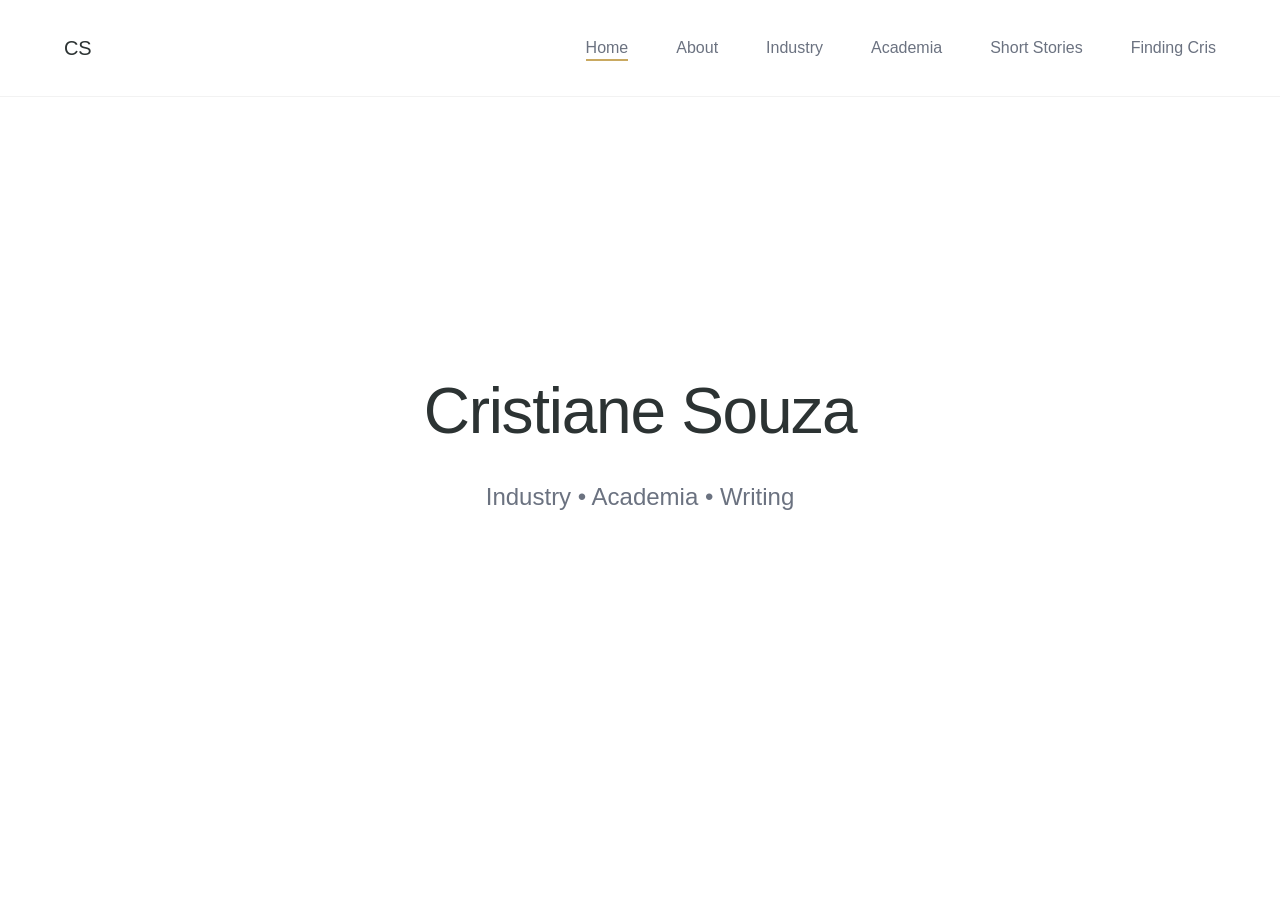
==== index.html @ c1d82038 "1st version clean, no content, structure only" ====
<!DOCTYPE html>
<html lang="en">
<head>
    <meta charset="UTF-8">
    <meta name="viewport" content="width=device-width, initial-scale=1.0">
    <title>Cristiane Souza</title>
    <link rel="stylesheet" href="css/style.css">
</head>
<body>
    <nav>
        <div class="logo">CS</div>
        <ul class="nav-links">
            <li><a href="index.html" class="active">Home</a></li>
            <li><a href="about.html">About</a></li>
            <li><a href="industry.html">Industry</a></li>
            <li><a href="academia.html">Academia</a></li>
            <li><a href="stories.html">Short Stories</a></li>
            <li><a href="contact.html">Finding Cris</a></li>
        </ul>
    </nav>

    <main class="landing">
        <h1>Cristiane Souza</h1>
        <p class="subtitle">Industry • Academia • Writing</p>
    </main>

    <script src="js/main.js"></script>
</body>
</html>
---- css/style.css ----
/* Color Palette */
:root {
  --sage: #8B9D83;
  --teal: #4A7C7E;
  --gray-dark: #2C3333;
  --gray-medium: #6B7280;
  --gray-light: #F3F4F6;
  --gold: #C9A961;
  --white: #FFFFFF;
  
  --transition: all 0.3s cubic-bezier(0.4, 0, 0.2, 1);
}

/* Reset & Base */
* {
  margin: 0;
  padding: 0;
  box-sizing: border-box;
}

body {
  font-family: -apple-system, BlinkMacSystemFont, 'Segoe UI', 'Helvetica Neue', Arial, sans-serif;
  line-height: 1.6;
  color: var(--gray-dark);
  background-color: var(--white);
  overflow-x: hidden;
}

/* Typography */
h1 {
  font-size: 4rem;
  font-weight: 300;
  letter-spacing: -0.02em;
  color: var(--gray-dark);
}

h2 {
  font-size: 2.5rem;
  font-weight: 400;
  letter-spacing: -0.01em;
  margin-bottom: 2rem;
  color: var(--teal);
}

h3 {
  font-size: 1.5rem;
  font-weight: 500;
  color: var(--gray-dark);
  margin-bottom: 1rem;
}

p {
  font-size: 1.125rem;
  color: var(--gray-medium);
  margin-bottom: 1.5rem;
  max-width: 65ch;
}

a {
  color: var(--teal);
  text-decoration: none;
  transition: var(--transition);
}

a:hover {
  color: var(--sage);
}

/* Navigation */
nav {
  position: fixed;
  top: 0;
  left: 0;
  width: 100%;
  padding: 2rem 4rem;
  display: flex;
  justify-content: space-between;
  align-items: center;
  z-index: 1000;
  background: rgba(255, 255, 255, 0.95);
  backdrop-filter: blur(10px);
  border-bottom: 1px solid rgba(0, 0, 0, 0.05);
}

.logo {
  font-size: 1.25rem;
  font-weight: 500;
  color: var(--gray-dark);
  letter-spacing: -0.01em;
}

.nav-links {
  display: flex;
  gap: 3rem;
  list-style: none;
}

.nav-links a {
  font-size: 1rem;
  color: var(--gray-medium);
  font-weight: 400;
  position: relative;
}

.nav-links a::after {
  content: '';
  position: absolute;
  bottom: -5px;
  left: 0;
  width: 0;
  height: 2px;
  background-color: var(--gold);
  transition: var(--transition);
}

.nav-links a:hover::after,
.nav-links a.active::after {
  width: 100%;
}

/* Landing Page */
.landing {
  min-height: 100vh;
  display: flex;
  flex-direction: column;
  justify-content: center;
  align-items: center;
  padding: 2rem;
  position: relative;
}

.landing h1 {
  margin-bottom: 1rem;
  animation: fadeInUp 0.8s ease-out;
}

.landing .subtitle {
  font-size: 1.5rem;
  color: var(--gray-medium);
  font-weight: 300;
  animation: fadeInUp 0.8s ease-out 0.2s backwards;
}

/* Section Pages */
.page-container {
  min-height: 100vh;
  padding: 8rem 4rem 4rem;
  max-width: 1200px;
  margin: 0 auto;
}

.page-header {
  margin-bottom: 4rem;
}

.page-header h1 {
  font-size: 3.5rem;
  margin-bottom: 1rem;
}

.page-header .accent-line {
  width: 80px;
  height: 3px;
  background: linear-gradient(90deg, var(--teal), var(--gold));
  margin-bottom: 2rem;
}

/* Content Cards */
.content-grid {
  display: grid;
  grid-template-columns: repeat(auto-fit, minmax(300px, 1fr));
  gap: 2rem;
  margin-top: 3rem;
}

.card {
  padding: 2rem;
  background: var(--white);
  border: 1px solid var(--gray-light);
  border-radius: 8px;
  transition: var(--transition);
}

.card:hover {
  transform: translateY(-5px);
  box-shadow: 0 10px 30px rgba(0, 0, 0, 0.1);
  border-color: var(--sage);
}

.story-date {
  font-size: 0.9rem;
  color: var(--gray-medium);
  font-style: italic;
  margin-bottom: 0.5rem;
}

/* Contact Links */
.contact-links {
  display: flex;
  flex-direction: column;
  gap: 1.5rem;
  margin-top: 3rem;
}

.contact-link {
  display: flex;
  align-items: center;
  gap: 1rem;
  padding: 1.5rem;
  background: var(--gray-light);
  border-radius: 8px;
  transition: var(--transition);
  font-size: 1.125rem;
}

.contact-link:hover {
  background: var(--sage);
  color: var(--white);
  transform: translateX(10px);
}

.contact-link .icon {
  width: 24px;
  height: 24px;
  font-size: 1.5rem;
}

/* Animations */
@keyframes fadeInUp {
  from {
    opacity: 0;
    transform: translateY(30px);
  }
  to {
    opacity: 1;
    transform: translateY(0);
  }
}

/* Responsive */
@media (max-width: 768px) {
  nav {
    padding: 1.5rem 2rem;
    flex-direction: column;
    gap: 1rem;
  }
  
  .nav-links {
    gap: 1.5rem;
  }
  
  h1 {
    font-size: 2.5rem;
  }
  
  .page-container {
    padding: 6rem 2rem 2rem;
  }
  
  .content-grid {
    grid-template-columns: 1fr;
  }
}
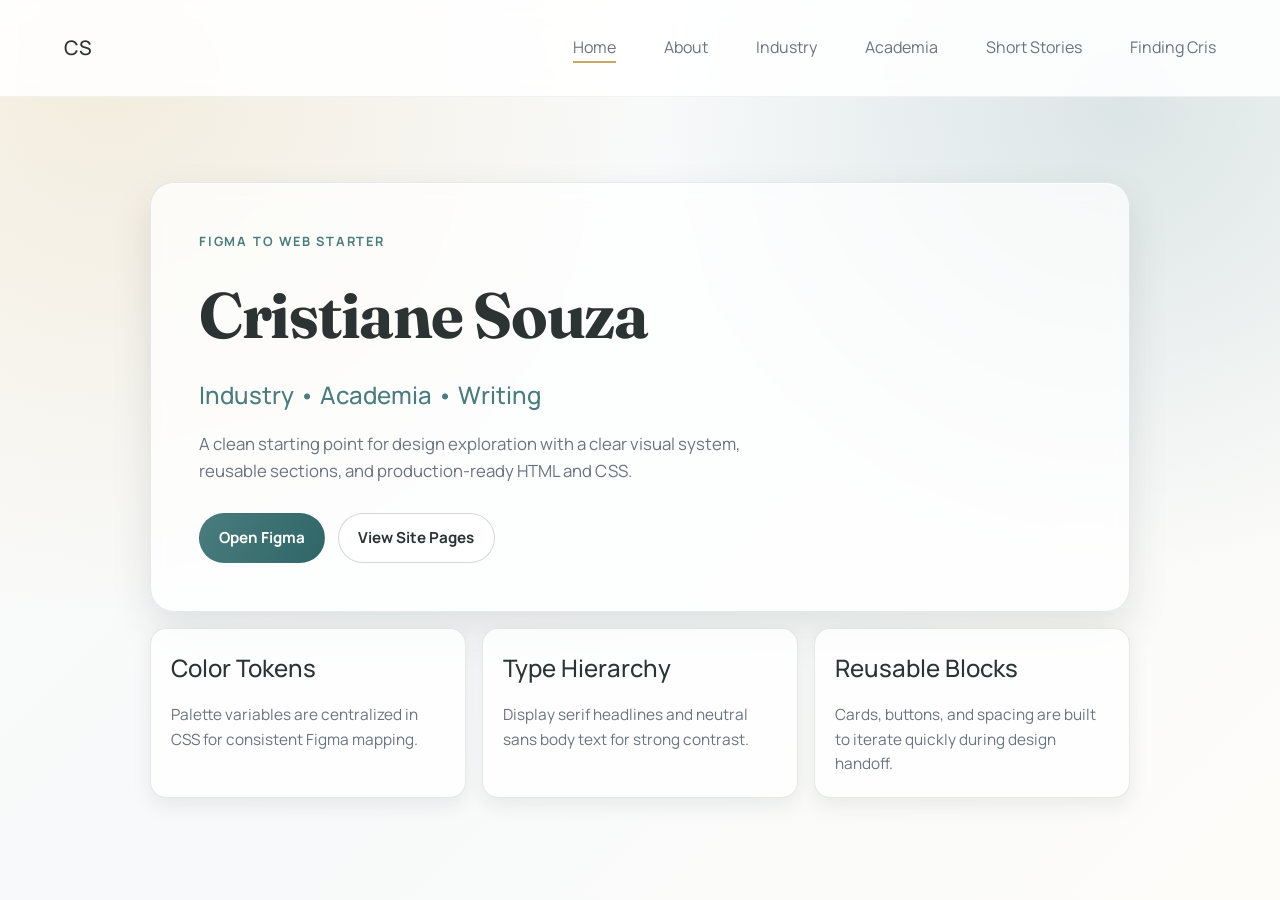
==== commit 1347ec43: "Unify site visual system and add Figma checklist" ====
--- a/index.html
+++ b/index.html
@@ -3,7 +3,10 @@
 <head>
     <meta charset="UTF-8">
     <meta name="viewport" content="width=device-width, initial-scale=1.0">
-    <title>Cristiane Souza</title>
+    <title>Cris Souza</title>
+    <link rel="preconnect" href="https://fonts.googleapis.com">
+    <link rel="preconnect" href="https://fonts.gstatic.com" crossorigin>
+    <link href="https://fonts.googleapis.com/css2?family=Fraunces:opsz,wght@9..144,500;9..144,700&family=Manrope:wght@400;500;700&display=swap" rel="stylesheet">
     <link rel="stylesheet" href="css/style.css">
 </head>
 <body>
@@ -20,8 +23,34 @@
     </nav>
 
     <main class="landing">
-        <h1>Cristiane Souza</h1>
-        <p class="subtitle">Industry • Academia • Writing</p>
+        <section class="hero-panel">
+            <p class="eyebrow">Figma to web starter</p>
+            <h1>Cristiane Souza</h1>
+            <p class="subtitle">Industry • Academia • Writing</p>
+            <p class="hero-copy">
+                A clean starting point for design exploration with a clear visual
+                system, reusable sections, and production-ready HTML and CSS.
+            </p>
+            <div class="action-row">
+                <a class="button primary" href="https://www.figma.com/" target="_blank" rel="noreferrer">Open Figma</a>
+                <a class="button secondary" href="about.html">View Site Pages</a>
+            </div>
+        </section>
+
+        <section class="feature-strip" aria-label="Design foundations">
+            <article class="feature-card">
+                <h3>Color Tokens</h3>
+                <p>Palette variables are centralized in CSS for consistent Figma mapping.</p>
+            </article>
+            <article class="feature-card">
+                <h3>Type Hierarchy</h3>
+                <p>Display serif headlines and neutral sans body text for strong contrast.</p>
+            </article>
+            <article class="feature-card">
+                <h3>Reusable Blocks</h3>
+                <p>Cards, buttons, and spacing are built to iterate quickly during design handoff.</p>
+            </article>
+        </section>
     </main>
 
     <script src="js/main.js"></script>
--- a/css/style.css
+++ b/css/style.css
@@ -19,17 +19,21 @@
 }
 
 body {
-  font-family: -apple-system, BlinkMacSystemFont, 'Segoe UI', 'Helvetica Neue', Arial, sans-serif;
+  font-family: 'Manrope', 'Segoe UI', 'Helvetica Neue', Arial, sans-serif;
   line-height: 1.6;
   color: var(--gray-dark);
-  background-color: var(--white);
+  background:
+    radial-gradient(circle at 8% 8%, rgba(201, 169, 97, 0.18) 0%, transparent 38%),
+    radial-gradient(circle at 88% 12%, rgba(74, 124, 126, 0.16) 0%, transparent 34%),
+    linear-gradient(135deg, #fdfcf9 0%, #f7f9fa 46%, #fdfcf9 100%);
   overflow-x: hidden;
 }
 
 /* Typography */
 h1 {
+  font-family: 'Fraunces', Georgia, serif;
   font-size: 4rem;
-  font-weight: 300;
+  font-weight: 700;
   letter-spacing: -0.02em;
   color: var(--gray-dark);
 }
@@ -77,7 +81,7 @@
   justify-content: space-between;
   align-items: center;
   z-index: 1000;
-  background: rgba(255, 255, 255, 0.95);
+  background: rgba(255, 255, 255, 0.88);
   backdrop-filter: blur(10px);
   border-bottom: 1px solid rgba(0, 0, 0, 0.05);
 }
@@ -125,20 +129,107 @@
   flex-direction: column;
   justify-content: center;
   align-items: center;
-  padding: 2rem;
+  padding: 8rem 2rem 3rem;
   position: relative;
 }
 
+.hero-panel {
+  width: min(980px, 100%);
+  padding: 3rem;
+  border-radius: 24px;
+  border: 1px solid rgba(74, 124, 126, 0.15);
+  background: rgba(255, 255, 255, 0.72);
+  backdrop-filter: blur(10px);
+  box-shadow:
+    0 18px 40px rgba(44, 51, 51, 0.12),
+    inset 0 1px 0 rgba(255, 255, 255, 0.8);
+  animation: fadeInUp 0.8s ease-out;
+}
+
+.eyebrow {
+  text-transform: uppercase;
+  letter-spacing: 0.14em;
+  font-size: 0.8rem;
+  font-weight: 700;
+  color: var(--teal);
+  margin-bottom: 0.8rem;
+}
+
 .landing h1 {
-  margin-bottom: 1rem;
-  animation: fadeInUp 0.8s ease-out;
+  margin-bottom: 0.6rem;
 }
 
 .landing .subtitle {
   font-size: 1.5rem;
-  color: var(--gray-medium);
-  font-weight: 300;
+  color: var(--teal);
+  font-weight: 500;
+  margin-bottom: 1rem;
   animation: fadeInUp 0.8s ease-out 0.2s backwards;
+}
+
+.hero-copy {
+  font-size: 1.05rem;
+  margin-bottom: 1.8rem;
+  max-width: 60ch;
+}
+
+.action-row {
+  display: flex;
+  flex-wrap: wrap;
+  gap: 0.8rem;
+}
+
+.button {
+  display: inline-flex;
+  align-items: center;
+  justify-content: center;
+  border-radius: 999px;
+  padding: 0.72rem 1.2rem;
+  font-size: 0.95rem;
+  font-weight: 700;
+  border: 1px solid transparent;
+}
+
+.button.primary {
+  background: linear-gradient(120deg, var(--teal), #2f6667);
+  color: var(--white);
+}
+
+.button.primary:hover {
+  color: var(--white);
+  transform: translateY(-1px);
+}
+
+.button.secondary {
+  border-color: rgba(44, 51, 51, 0.2);
+  color: var(--gray-dark);
+  background: rgba(255, 255, 255, 0.7);
+}
+
+.button.secondary:hover {
+  transform: translateY(-1px);
+}
+
+.feature-strip {
+  width: min(980px, 100%);
+  margin-top: 1rem;
+  display: grid;
+  grid-template-columns: repeat(3, minmax(0, 1fr));
+  gap: 1rem;
+  animation: fadeInUp 0.8s ease-out 0.3s backwards;
+}
+
+.feature-strip .feature-card {
+  padding: 1.25rem;
+  border-radius: 16px;
+  background: rgba(255, 255, 255, 0.8);
+  border: 1px solid rgba(139, 157, 131, 0.22);
+  box-shadow: 0 8px 20px rgba(44, 51, 51, 0.08);
+}
+
+.feature-strip .feature-card p {
+  font-size: 0.96rem;
+  margin-bottom: 0;
 }
 
 /* Section Pages */
@@ -153,6 +244,17 @@
   margin-bottom: 4rem;
 }
 
+.page-hero-panel {
+  padding: 2.5rem;
+  border-radius: 24px;
+  border: 1px solid rgba(74, 124, 126, 0.15);
+  background: rgba(255, 255, 255, 0.72);
+  backdrop-filter: blur(10px);
+  box-shadow:
+    0 18px 40px rgba(44, 51, 51, 0.1),
+    inset 0 1px 0 rgba(255, 255, 255, 0.8);
+}
+
 .page-header h1 {
   font-size: 3.5rem;
   margin-bottom: 1rem;
@@ -173,6 +275,10 @@
   margin-top: 3rem;
 }
 
+.soft-grid {
+  gap: 1rem;
+}
+
 .card {
   padding: 2rem;
   background: var(--white);
@@ -181,6 +287,25 @@
   transition: var(--transition);
 }
 
+.soft-card {
+  border-radius: 16px;
+  background: rgba(255, 255, 255, 0.8);
+  border-color: rgba(139, 157, 131, 0.22);
+  box-shadow: 0 8px 20px rgba(44, 51, 51, 0.08);
+}
+
+.section-card {
+  margin-top: 1.5rem;
+}
+
+.section-card p {
+  margin-bottom: 0;
+}
+
+.section-block {
+  margin-top: 2.4rem;
+}
+
 .card:hover {
   transform: translateY(-5px);
   box-shadow: 0 10px 30px rgba(0, 0, 0, 0.1);
@@ -196,9 +321,9 @@
 
 /* Contact Links */
 .contact-links {
-  display: flex;
-  flex-direction: column;
-  gap: 1.5rem;
+  display: grid;
+  grid-template-columns: repeat(auto-fit, minmax(260px, 1fr));
+  gap: 1rem;
   margin-top: 3rem;
 }
 
@@ -207,16 +332,19 @@
   align-items: center;
   gap: 1rem;
   padding: 1.5rem;
-  background: var(--gray-light);
-  border-radius: 8px;
+  background: rgba(255, 255, 255, 0.8);
+  border: 1px solid rgba(139, 157, 131, 0.22);
+  border-radius: 14px;
+  box-shadow: 0 8px 20px rgba(44, 51, 51, 0.08);
   transition: var(--transition);
   font-size: 1.125rem;
+  color: var(--gray-dark);
 }
 
 .contact-link:hover {
   background: var(--sage);
   color: var(--white);
-  transform: translateX(10px);
+  transform: translateY(-2px);
 }
 
 .contact-link .icon {
@@ -256,8 +384,24 @@
   .page-container {
     padding: 6rem 2rem 2rem;
   }
+
+  .page-hero-panel {
+    padding: 1.6rem;
+  }
   
   .content-grid {
     grid-template-columns: 1fr;
   }
-}
+
+  .landing {
+    padding-top: 10rem;
+  }
+
+  .hero-panel {
+    padding: 1.6rem;
+  }
+
+  .feature-strip {
+    grid-template-columns: 1fr;
+  }
+}
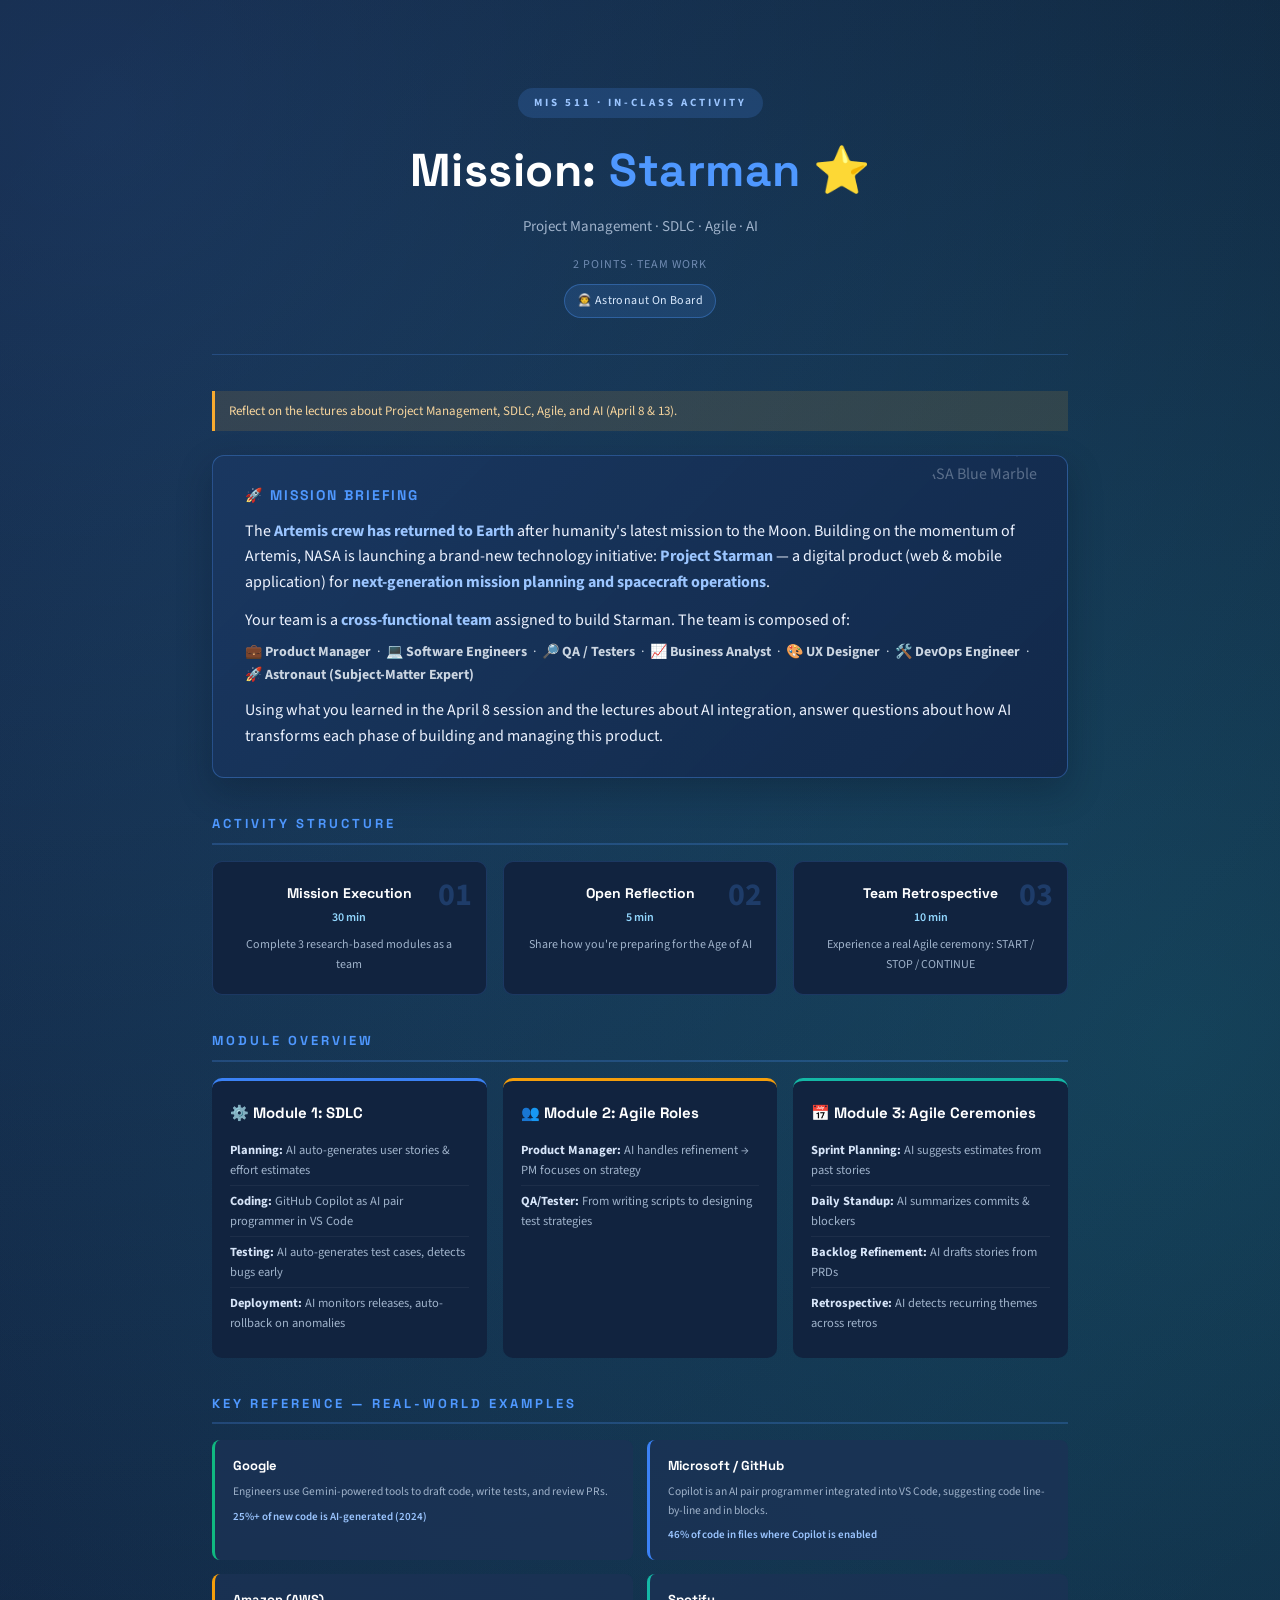
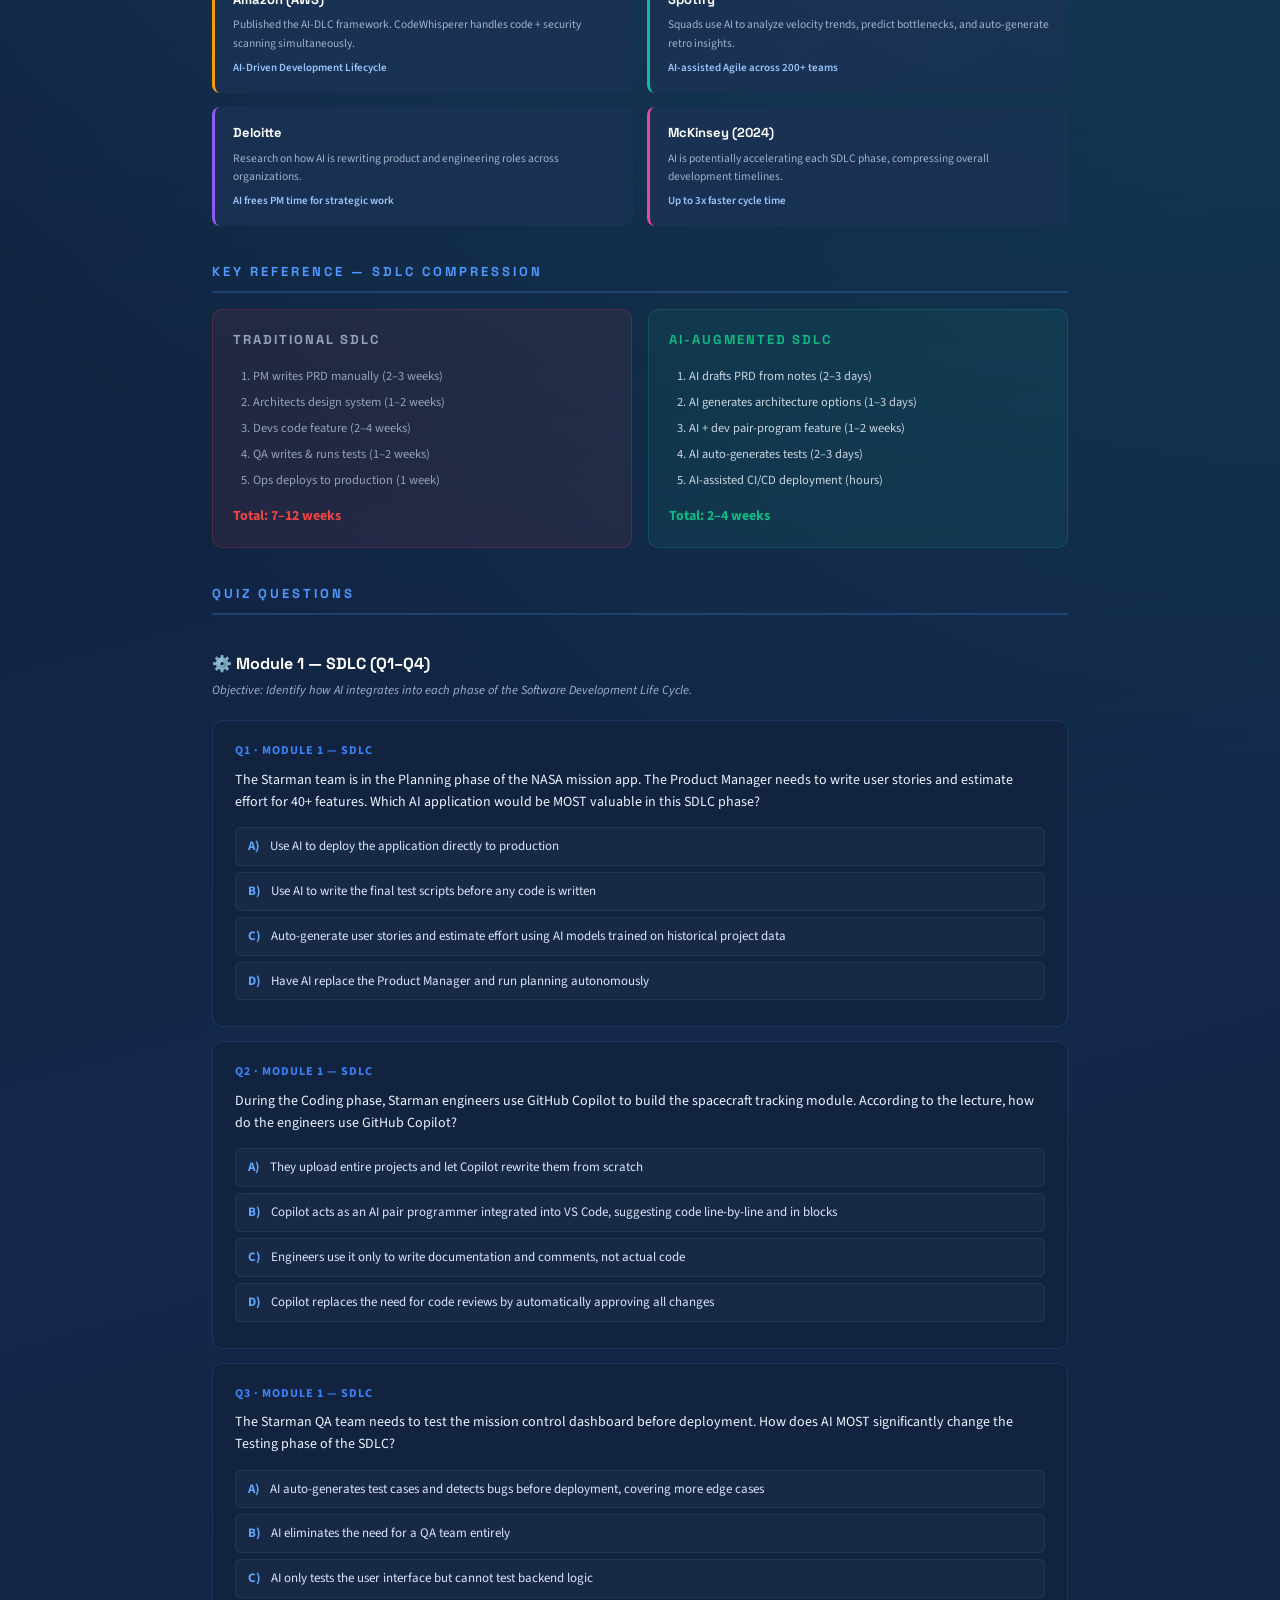
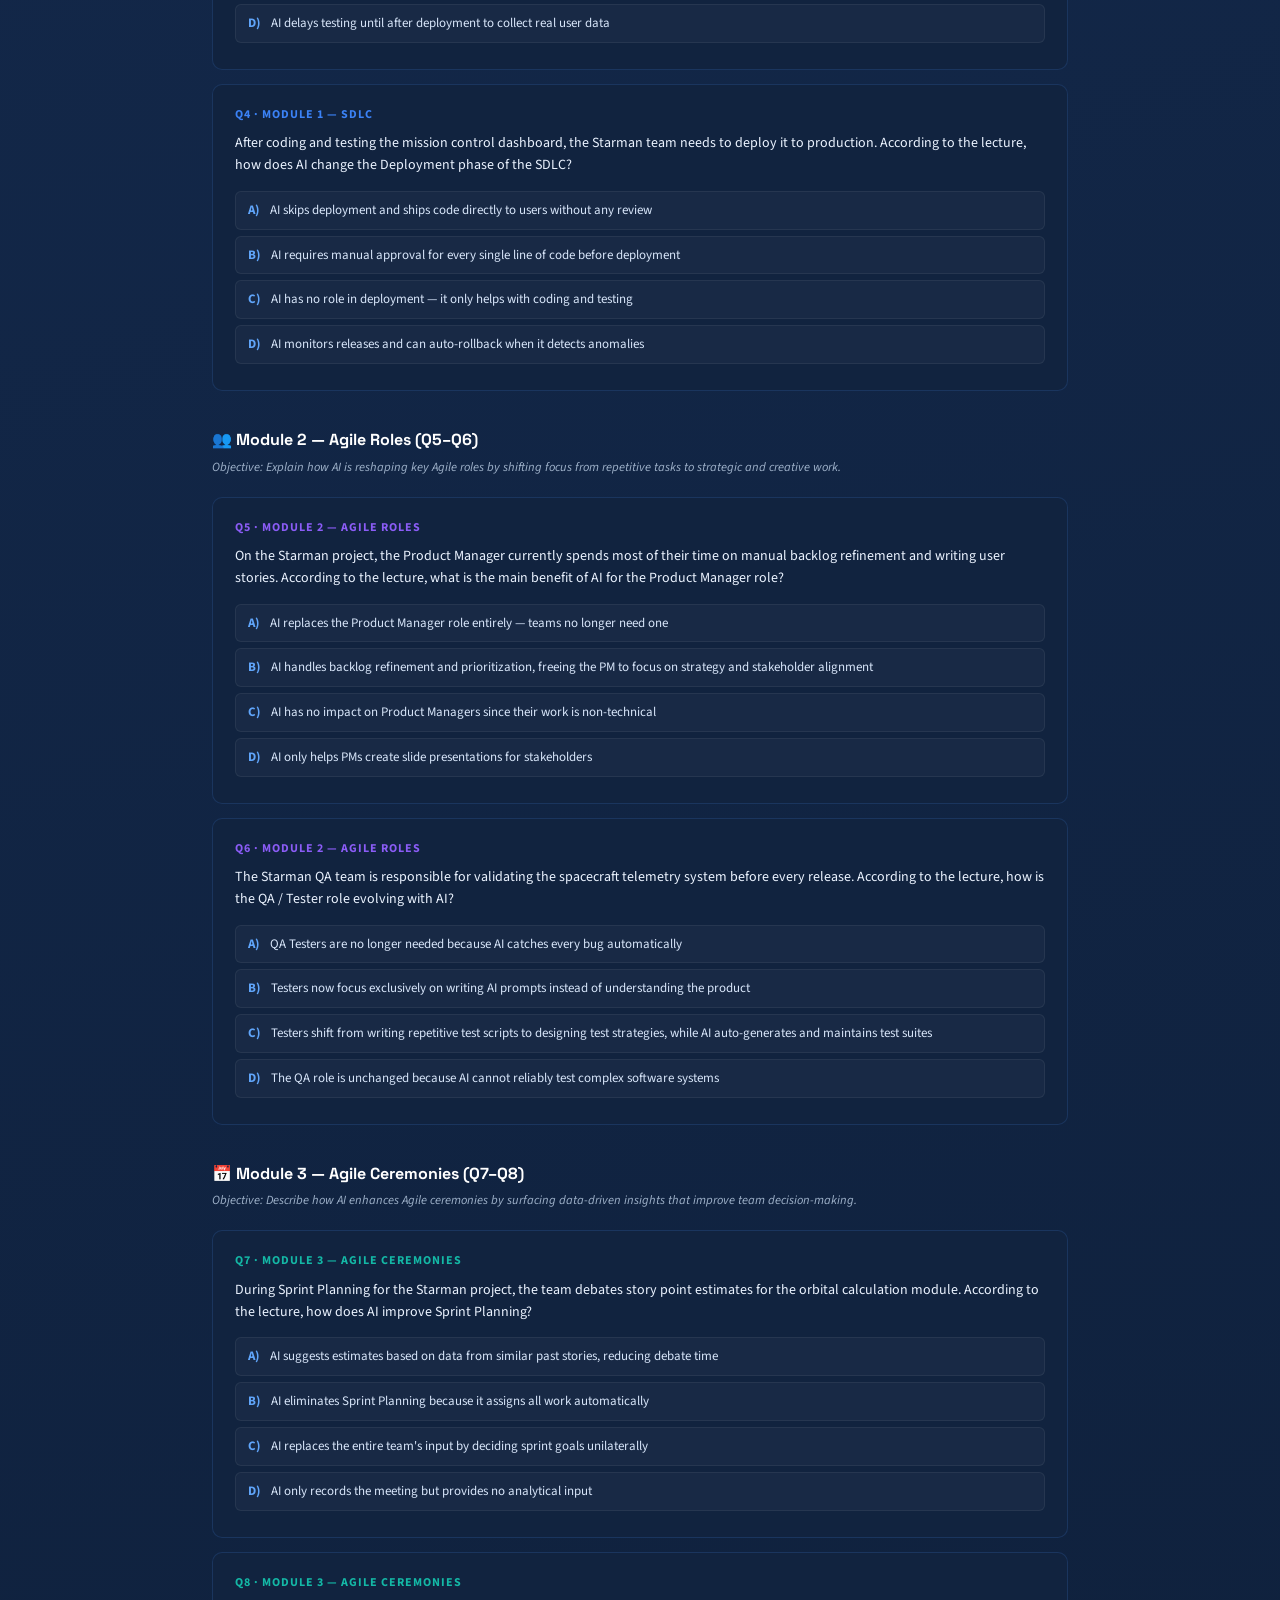
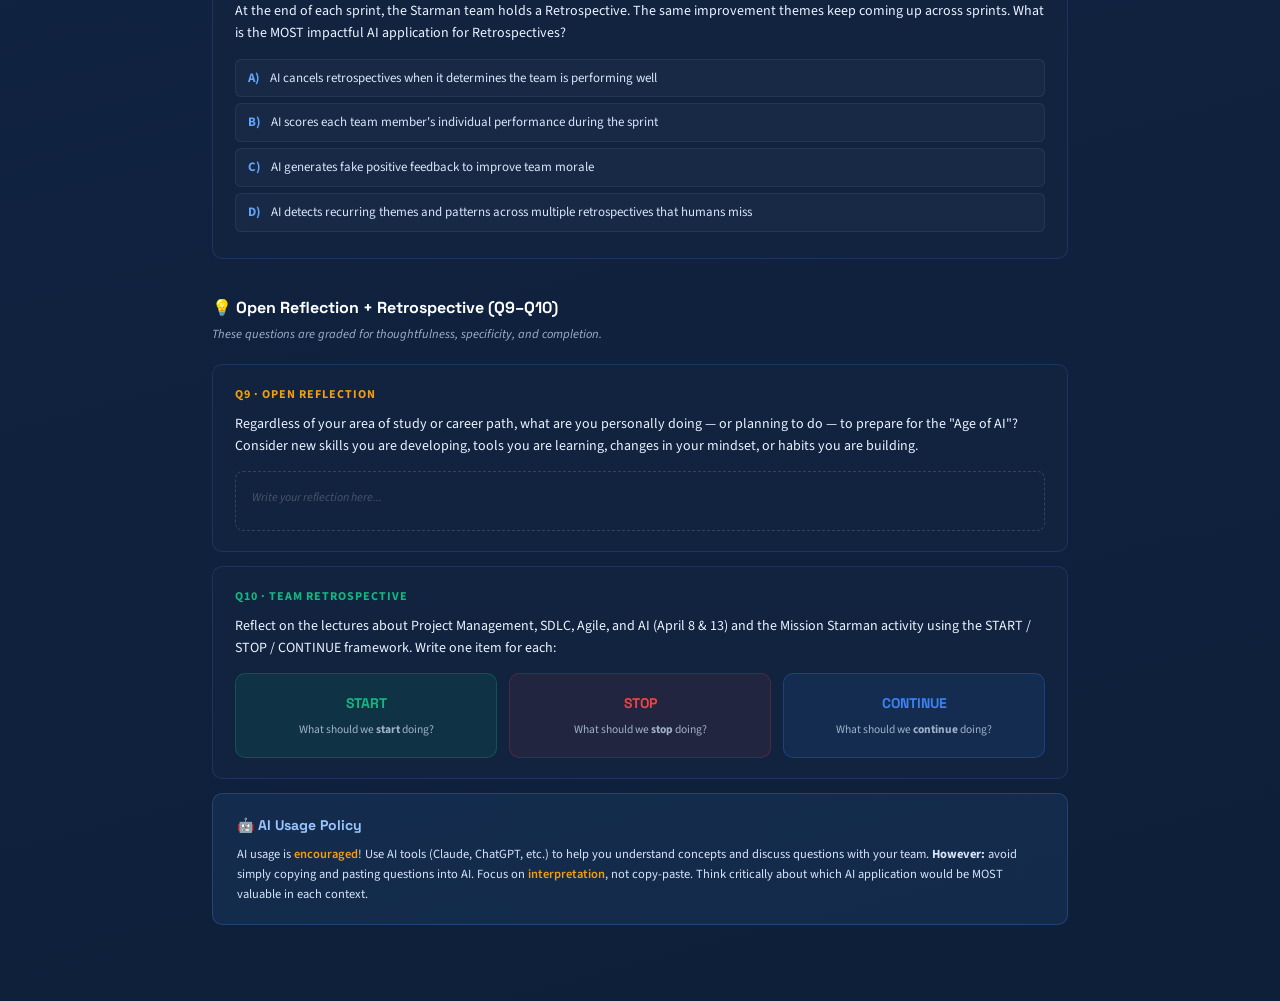
==== commit 15ecd215: "Publish Mission Starman handout" ====
--- a/index.html
+++ b/index.html
@@ -1,58 +1,514 @@
 <!DOCTYPE html>
 <html lang="en">
 <head>
-    <meta charset="UTF-8">
-    <meta name="viewport" content="width=device-width, initial-scale=1.0">
-    <title>Cris Souza</title>
-    <link rel="preconnect" href="https://fonts.googleapis.com">
-    <link rel="preconnect" href="https://fonts.gstatic.com" crossorigin>
-    <link href="https://fonts.googleapis.com/css2?family=Fraunces:opsz,wght@9..144,500;9..144,700&family=Manrope:wght@400;500;700&display=swap" rel="stylesheet">
-    <link rel="stylesheet" href="css/style.css">
+<meta charset="UTF-8">
+<meta name="viewport" content="width=device-width, initial-scale=1.0">
+<title>Mission: Starman — Student Handout</title>
+<style>
+  @import url('https://fonts.googleapis.com/css2?family=Space+Grotesk:wght@500;700&family=Source+Sans+3:wght@400;600;700&display=swap');
+  * { margin: 0; padding: 0; box-sizing: border-box; }
+  :root {
+    --bg-base: #0a1628;
+    --bg-accent: #13284a;
+    --text-main: #dbe6f5;
+    --text-soft: #9fb2ca;
+    --line-blue: rgba(79, 152, 255, 0.24);
+    --brand-blue: #4f98ff;
+    --brand-cyan: #20c7bf;
+    --brand-amber: #f8aa2f;
+    --card-dark: #11233f;
+  }
+  body {
+    font-family: 'Source Sans 3', 'Helvetica Neue', Helvetica, sans-serif;
+    background:
+      radial-gradient(circle at 8% 2%, rgba(79, 152, 255, 0.22) 0%, rgba(79, 152, 255, 0) 32%),
+      radial-gradient(circle at 92% 18%, rgba(32, 199, 191, 0.18) 0%, rgba(32, 199, 191, 0) 30%),
+      linear-gradient(165deg, var(--bg-base) 0%, var(--bg-accent) 45%, #0e1f39 100%);
+    color: var(--text-main);
+    line-height: 1.6;
+    min-height: 100vh;
+  }
+  .page {
+    max-width: 920px;
+    margin: 0 auto;
+    padding: 40px 32px;
+    animation: rise-in 0.9s ease-out both;
+  }
+
+  @keyframes rise-in {
+    from { opacity: 0; transform: translateY(18px); }
+    to { opacity: 1; transform: translateY(0); }
+  }
+
+  @keyframes reveal {
+    from { opacity: 0; transform: translateY(12px); }
+    to { opacity: 1; transform: translateY(0); }
+  }
+
+  /* Header */
+  .header { text-align: center; padding: 48px 0 36px; border-bottom: 1px solid var(--line-blue); margin-bottom: 36px; }
+  .header .tag { display: inline-block; background: rgba(79,152,255,0.18); color: #9bc5ff; font-size: 11px; font-weight: 700; letter-spacing: 3px; text-transform: uppercase; padding: 6px 16px; border-radius: 20px; margin-bottom: 16px; }
+  .header h1 { font-family: 'Space Grotesk', sans-serif; font-size: 46px; font-weight: 700; color: #ffffff; margin-bottom: 8px; letter-spacing: 0.5px; }
+  .header h1 span { color: var(--brand-blue); }
+  .header .subtitle { font-size: 15px; color: var(--text-soft); }
+  .header .meta { margin-top: 16px; font-size: 12px; color: #6f8ab1; letter-spacing: 1px; }
+  .astronaut-badge {
+    display: inline-block;
+    margin: 10px 0 0;
+    padding: 6px 12px;
+    border-radius: 999px;
+    border: 1px solid rgba(79, 152, 255, 0.35);
+    background: rgba(79, 152, 255, 0.14);
+    color: #dcecff;
+    font-size: 12px;
+    letter-spacing: 0.4px;
+  }
+  .intro-note {
+    margin: 0 0 24px;
+    padding: 10px 14px;
+    border-left: 3px solid var(--brand-amber);
+    background: rgba(248, 170, 47, 0.12);
+    color: #f7d59d;
+    font-size: 13px;
+  }
+
+  /* Scenario box */
+  .scenario { background: linear-gradient(135deg, rgba(26, 56, 98, 0.86), rgba(18, 40, 74, 0.95)); border: 1px solid rgba(79,152,255,0.34); border-radius: 12px; padding: 28px 32px; margin-bottom: 36px; box-shadow: 0 14px 34px rgba(7, 18, 33, 0.28); }
+  .scenario h2 { font-family: 'Space Grotesk', sans-serif; font-size: 14px; color: var(--brand-blue); letter-spacing: 2px; text-transform: uppercase; margin-bottom: 12px; }
+  .scenario p { font-size: 16px; color: #edf3ff; }
+  .scenario .highlight { color: #9bc5ff; font-weight: 700; }
+
+  /* Activity structure */
+  .structure { display: flex; gap: 16px; margin-bottom: 36px; }
+  .phase { flex: 1; background: var(--card-dark); border: 1px solid rgba(79,152,255,0.18); border-radius: 10px; padding: 20px; text-align: center; position: relative; animation: reveal 0.55s ease-out both; }
+  .phase:nth-child(2) { animation-delay: 0.08s; }
+  .phase:nth-child(3) { animation-delay: 0.16s; }
+  .phase .num { font-size: 32px; font-weight: 700; color: rgba(79,152,255,0.22); position: absolute; top: 8px; right: 14px; }
+  .phase h3 { font-family: 'Space Grotesk', sans-serif; font-size: 14px; font-weight: 700; color: #ffffff; margin-bottom: 4px; }
+  .phase .time { font-size: 12px; color: #93d8ff; font-weight: 600; }
+  .phase .desc { font-size: 12px; color: var(--text-soft); margin-top: 8px; }
+
+  /* Section title */
+  .section-title { font-family: 'Space Grotesk', sans-serif; font-size: 13px; font-weight: 700; letter-spacing: 3px; text-transform: uppercase; color: var(--brand-blue); margin-bottom: 16px; padding-bottom: 8px; border-bottom: 2px solid var(--line-blue); }
+
+  /* Module grid */
+  .modules { display: flex; gap: 16px; margin-bottom: 36px; }
+  .module { flex: 1; background: var(--card-dark); border-radius: 10px; padding: 20px 18px; border-top: 3px solid; }
+  .module.m1 { border-color: #3B82F6; }
+  .module.m2 { border-color: #F59E0B; }
+  .module.m3 { border-color: #14B8A6; }
+  .module h3 { font-family: 'Space Grotesk', sans-serif; font-size: 15px; font-weight: 700; color: #FFFFFF; margin-bottom: 10px; }
+  .module ul { list-style: none; padding: 0; }
+  .module ul li { font-size: 12.5px; color: var(--text-soft); padding: 5px 0; border-bottom: 1px solid rgba(255,255,255,0.05); }
+  .module ul li:last-child { border: none; }
+  .module ul li strong { color: #d7e5f9; }
+
+  /* Reference cards */
+  .ref-grid { display: grid; grid-template-columns: 1fr 1fr; gap: 14px; margin-bottom: 36px; }
+  .ref-card { background: rgba(28, 50, 85, 0.78); border-radius: 8px; padding: 16px 18px; border-left: 3px solid; }
+  .ref-card.blue { border-color: #3B82F6; }
+  .ref-card.green { border-color: #10B981; }
+  .ref-card.purple { border-color: #8B5CF6; }
+  .ref-card.orange { border-color: #F59E0B; }
+  .ref-card.teal { border-color: #14B8A6; }
+  .ref-card.pink { border-color: #EC4899; }
+  .ref-card h4 { font-family: 'Space Grotesk', sans-serif; font-size: 13px; font-weight: 700; color: #FFFFFF; margin-bottom: 6px; }
+  .ref-card p { font-size: 11.5px; color: var(--text-soft); }
+  .ref-card .stat { font-size: 11px; color: #9bc5ff; font-weight: 600; margin-top: 6px; }
+
+  /* Before/After */
+  .comparison { display: flex; gap: 16px; margin-bottom: 36px; }
+  .comp-col { flex: 1; border-radius: 10px; padding: 20px; }
+  .comp-col.before { background: rgba(239,68,68,0.08); border: 1px solid rgba(239,68,68,0.2); }
+  .comp-col.after { background: rgba(16,185,129,0.08); border: 1px solid rgba(16,185,129,0.2); }
+  .comp-col h3 { font-family: 'Space Grotesk', sans-serif; font-size: 13px; letter-spacing: 2px; text-transform: uppercase; margin-bottom: 12px; }
+  .comp-col.before h3 { color: #94A3B8; }
+  .comp-col.after h3 { color: #10B981; }
+  .comp-col ol { padding-left: 20px; }
+  .comp-col ol li { font-size: 12.5px; padding: 3px 0; }
+  .comp-col.before ol li { color: #94A3B8; }
+  .comp-col.after ol li { color: #CBD5E1; }
+  .comp-col .total { margin-top: 12px; font-size: 14px; font-weight: 700; }
+  .comp-col.before .total { color: #EF4444; }
+  .comp-col.after .total { color: #10B981; }
+
+  /* Open + Retro section */
+  .open-section { background: linear-gradient(135deg, #162742, #1C3255); border: 1px dashed rgba(245,158,11,0.3); border-radius: 10px; padding: 24px; margin-bottom: 36px; }
+  .open-section h3 { font-family: 'Space Grotesk', sans-serif; font-size: 14px; color: #F59E0B; margin-bottom: 10px; }
+  .open-section p { font-size: 13px; color: #d7e5f9; margin-bottom: 8px; }
+
+  .retro-grid { display: flex; gap: 12px; margin-bottom: 36px; }
+  .retro-col { flex: 1; border-radius: 10px; padding: 18px; text-align: center; }
+  .retro-col.start { background: rgba(16,185,129,0.1); border: 1px solid rgba(16,185,129,0.25); }
+  .retro-col.stop { background: rgba(239,68,68,0.08); border: 1px solid rgba(239,68,68,0.2); }
+  .retro-col.continue { background: rgba(59,130,246,0.1); border: 1px solid rgba(59,130,246,0.25); }
+  .retro-col h4 { font-family: 'Space Grotesk', sans-serif; font-size: 14px; font-weight: 700; margin-bottom: 6px; }
+  .retro-col.start h4 { color: #10B981; }
+  .retro-col.stop h4 { color: #EF4444; }
+  .retro-col.continue h4 { color: #3B82F6; }
+  .retro-col p { font-size: 11.5px; color: var(--text-soft); }
+
+  /* Questions */
+  .q-module-header { margin-top: 36px; margin-bottom: 20px; }
+  .q-module-header h3 { font-family: 'Space Grotesk', sans-serif; font-size: 16px; font-weight: 700; color: #FFFFFF; margin-bottom: 4px; }
+  .q-module-header .objective { font-size: 12.5px; color: var(--text-soft); font-style: italic; }
+  .question { background: var(--card-dark); border: 1px solid rgba(79,152,255,0.16); border-radius: 10px; padding: 20px 22px; margin-bottom: 14px; }
+  .question .q-num { font-size: 12px; font-weight: 700; color: #3B82F6; letter-spacing: 1px; margin-bottom: 8px; }
+  .question .q-num.m2 { color: #8B5CF6; }
+  .question .q-num.m3 { color: #14B8A6; }
+  .question .q-num.open { color: #F59E0B; }
+  .question .q-num.retro { color: #10B981; }
+  .question .q-text { font-size: 14px; color: #ebf3ff; margin-bottom: 14px; }
+  .question .options { list-style: none; padding: 0; }
+  .question .options li { font-size: 13px; color: #d7e5f9; padding: 8px 12px; margin-bottom: 6px; background: rgba(255,255,255,0.03); border: 1px solid rgba(255,255,255,0.06); border-radius: 6px; }
+  .question .options li .letter { font-weight: 700; color: #60A5FA; margin-right: 8px; }
+  .question .essay-space { border: 1px dashed rgba(255,255,255,0.15); border-radius: 8px; padding: 16px; min-height: 60px; font-size: 12px; color: #475569; font-style: italic; }
+
+  /* AI policy */
+  .ai-policy { background: rgba(79,152,255,0.09); border: 1px solid rgba(79,152,255,0.24); border-radius: 10px; padding: 20px 24px; margin-bottom: 36px; }
+  .ai-policy h3 { font-family: 'Space Grotesk', sans-serif; font-size: 14px; color: #9bc5ff; margin-bottom: 8px; }
+  .ai-policy p { font-size: 12.5px; color: #d7e5f9; }
+  .ai-policy .emphasis { color: #F59E0B; font-weight: 600; }
+
+  /* Footer */
+  .footer { text-align: center; padding-top: 24px; border-top: 1px solid var(--line-blue); }
+  .footer p { font-size: 11px; color: #475569; }
+
+  @media (max-width: 860px) {
+    .page { padding: 28px 18px; }
+    .header { padding-top: 28px; }
+    .header h1 { font-size: 36px; }
+    .structure,
+    .modules,
+    .comparison,
+    .retro-grid { flex-direction: column; }
+    .ref-grid { grid-template-columns: 1fr; }
+  }
+
+  @media (max-width: 520px) {
+    .header .meta { letter-spacing: 0.2px; line-height: 1.5; }
+    .scenario,
+    .question,
+    .open-section,
+    .ai-policy { padding: 16px; }
+    .question .options li { padding: 9px 10px; }
+  }
+
+  @media print {
+    @page { size: letter portrait; margin: 0.55in; }
+    body { background: white; color: #1E293B; }
+    .page { padding: 20px; }
+    .header h1 { color: #1E293B; }
+    .header h1 span { color: #2563EB; }
+    .scenario, .module, .phase, .ref-card, .ai-policy, .open-section { border: 1px solid #E2E8F0; }
+    .comp-col.before, .comp-col.after { border: 1px solid #E2E8F0; }
+    .module-page { break-before: page; page-break-before: always; }
+    .module-page.first { break-before: auto; page-break-before: auto; }
+    .question { break-inside: avoid; page-break-inside: avoid; margin-bottom: 10px; }
+    .q-module-header { margin-top: 0; margin-bottom: 10px; }
+  }
+</style>
 </head>
 <body>
-    <nav>
-        <div class="logo">CS</div>
-        <ul class="nav-links">
-            <li><a href="index.html" class="active">Home</a></li>
-            <li><a href="about.html">About</a></li>
-            <li><a href="industry.html">Industry</a></li>
-            <li><a href="academia.html">Academia</a></li>
-            <li><a href="stories.html">Short Stories</a></li>
-            <li><a href="contact.html">Finding Cris</a></li>
-        </ul>
-    </nav>
-
-    <main class="landing">
-        <section class="hero-panel">
-            <p class="eyebrow">Figma to web starter</p>
-            <h1>Cristiane Souza</h1>
-            <p class="subtitle">Industry • Academia • Writing</p>
-            <p class="hero-copy">
-                A clean starting point for design exploration with a clear visual
-                system, reusable sections, and production-ready HTML and CSS.
-            </p>
-            <div class="action-row">
-                <a class="button primary" href="https://www.figma.com/" target="_blank" rel="noreferrer">Open Figma</a>
-                <a class="button secondary" href="about.html">View Site Pages</a>
-            </div>
-        </section>
-
-        <section class="feature-strip" aria-label="Design foundations">
-            <article class="feature-card">
-                <h3>Color Tokens</h3>
-                <p>Palette variables are centralized in CSS for consistent Figma mapping.</p>
-            </article>
-            <article class="feature-card">
-                <h3>Type Hierarchy</h3>
-                <p>Display serif headlines and neutral sans body text for strong contrast.</p>
-            </article>
-            <article class="feature-card">
-                <h3>Reusable Blocks</h3>
-                <p>Cards, buttons, and spacing are built to iterate quickly during design handoff.</p>
-            </article>
-        </section>
-    </main>
-
-    <script src="js/main.js"></script>
+<div class="page">
+
+  <div class="header">
+    <div class="tag">MIS 511 · In-Class Activity</div>
+    <h1>Mission: <span>Starman</span> &#11088;</h1>
+    <div class="subtitle">Project Management &middot; SDLC &middot; Agile &middot; AI</div>
+    <div class="meta">2 POINTS &middot; TEAM WORK</div>
+    <div class="astronaut-badge">&#128104;&#8205;&#128640; Astronaut On Board</div>
+  </div>
+
+  <div class="intro-note">Reflect on the lectures about Project Management, SDLC, Agile, and AI (April 8 &amp; 13).</div>
+
+  <!-- Scenario -->
+  <div class="scenario" style="position: relative; overflow: hidden;">
+    <img src="https://upload.wikimedia.org/wikipedia/commons/9/97/The_Earth_seen_from_Apollo_17.jpg" alt="Earth from space — NASA Blue Marble" style="position: absolute; top: -20px; right: -30px; width: 180px; height: 180px; border-radius: 50%; opacity: 0.35; pointer-events: none;" />
+    <h2>&#128640; Mission Briefing</h2>
+    <p>The <span class="highlight">Artemis crew has returned to Earth</span> after humanity's latest mission to the Moon. Building on the momentum of Artemis, NASA is launching a brand-new technology initiative: <span class="highlight">Project Starman</span> — a digital product (web &amp; mobile application) for <span class="highlight">next-generation mission planning and spacecraft operations</span>.</p>
+    <p style="margin-top: 12px;">Your team is a <span class="highlight">cross-functional team</span> assigned to build Starman. The team is composed of:</p>
+    <p style="margin-top: 8px; font-size: 14px; color: #CBD5E1;">
+      &#128188; <strong>Product Manager</strong> &nbsp;&middot;&nbsp;
+      &#128187; <strong>Software Engineers</strong> &nbsp;&middot;&nbsp;
+      &#128270; <strong>QA / Testers</strong> &nbsp;&middot;&nbsp;
+      &#128200; <strong>Business Analyst</strong> &nbsp;&middot;&nbsp;
+      &#127912; <strong>UX Designer</strong> &nbsp;&middot;&nbsp;
+      &#128736;&#65039; <strong>DevOps Engineer</strong> &nbsp;&middot;&nbsp;
+      &#128640; <strong>Astronaut (Subject-Matter Expert)</strong>
+    </p>
+    <p style="margin-top: 12px;">Using what you learned in the April 8 session and the lectures about AI integration, answer questions about how AI transforms each phase of building and managing this product.</p>
+  </div>
+
+  <!-- Activity Structure -->
+  <div class="section-title">Activity Structure</div>
+  <div class="structure">
+    <div class="phase">
+      <div class="num">01</div>
+      <h3>Mission Execution</h3>
+      <div class="time">30 min</div>
+      <div class="desc">Complete 3 research-based modules as a team</div>
+    </div>
+    <div class="phase">
+      <div class="num">02</div>
+      <h3>Open Reflection</h3>
+      <div class="time">5 min</div>
+      <div class="desc">Share how you're preparing for the Age of AI</div>
+    </div>
+    <div class="phase">
+      <div class="num">03</div>
+      <h3>Team Retrospective</h3>
+      <div class="time">10 min</div>
+      <div class="desc">Experience a real Agile ceremony: START / STOP / CONTINUE</div>
+    </div>
+  </div>
+
+  <!-- Three Modules -->
+  <div class="section-title">Module Overview</div>
+  <div class="modules">
+    <div class="module m1">
+      <h3>&#9881;&#65039; Module 1: SDLC</h3>
+      <ul>
+        <li><strong>Planning:</strong> AI auto-generates user stories &amp; effort estimates</li>
+        <li><strong>Coding:</strong> GitHub Copilot as AI pair programmer in VS Code</li>
+        <li><strong>Testing:</strong> AI auto-generates test cases, detects bugs early</li>
+        <li><strong>Deployment:</strong> AI monitors releases, auto-rollback on anomalies</li>
+      </ul>
+    </div>
+    <div class="module m2">
+      <h3>&#128101; Module 2: Agile Roles</h3>
+      <ul>
+        <li><strong>Product Manager:</strong> AI handles refinement → PM focuses on strategy</li>
+        <li><strong>QA/Tester:</strong> From writing scripts to designing test strategies</li>
+      </ul>
+    </div>
+    <div class="module m3">
+      <h3>&#128197; Module 3: Agile Ceremonies</h3>
+      <ul>
+        <li><strong>Sprint Planning:</strong> AI suggests estimates from past stories</li>
+        <li><strong>Daily Standup:</strong> AI summarizes commits &amp; blockers</li>
+        <li><strong>Backlog Refinement:</strong> AI drafts stories from PRDs</li>
+        <li><strong>Retrospective:</strong> AI detects recurring themes across retros</li>
+      </ul>
+    </div>
+  </div>
+
+  <!-- Key Reference: Real-World Examples -->
+  <div class="section-title">Key Reference — Real-World Examples</div>
+  <div class="ref-grid">
+    <div class="ref-card green">
+      <h4>Google</h4>
+      <p>Engineers use Gemini-powered tools to draft code, write tests, and review PRs.</p>
+      <div class="stat">25%+ of new code is AI-generated (2024)</div>
+    </div>
+    <div class="ref-card blue">
+      <h4>Microsoft / GitHub</h4>
+      <p>Copilot is an AI pair programmer integrated into VS Code, suggesting code line-by-line and in blocks.</p>
+      <div class="stat">46% of code in files where Copilot is enabled</div>
+    </div>
+    <div class="ref-card orange">
+      <h4>Amazon (AWS)</h4>
+      <p>Published the AI-DLC framework. CodeWhisperer handles code + security scanning simultaneously.</p>
+      <div class="stat">AI-Driven Development Lifecycle</div>
+    </div>
+    <div class="ref-card teal">
+      <h4>Spotify</h4>
+      <p>Squads use AI to analyze velocity trends, predict bottlenecks, and auto-generate retro insights.</p>
+      <div class="stat">AI-assisted Agile across 200+ teams</div>
+    </div>
+    <div class="ref-card purple">
+      <h4>Deloitte</h4>
+      <p>Research on how AI is rewriting product and engineering roles across organizations.</p>
+      <div class="stat">AI frees PM time for strategic work</div>
+    </div>
+    <div class="ref-card pink">
+      <h4>McKinsey (2024)</h4>
+      <p>AI is potentially accelerating each SDLC phase, compressing overall development timelines.</p>
+      <div class="stat">Up to 3x faster cycle time</div>
+    </div>
+  </div>
+
+  <!-- Before & After -->
+  <div class="section-title">Key Reference — SDLC Compression</div>
+  <div class="comparison">
+    <div class="comp-col before">
+      <h3>Traditional SDLC</h3>
+      <ol>
+        <li>PM writes PRD manually (2–3 weeks)</li>
+        <li>Architects design system (1–2 weeks)</li>
+        <li>Devs code feature (2–4 weeks)</li>
+        <li>QA writes &amp; runs tests (1–2 weeks)</li>
+        <li>Ops deploys to production (1 week)</li>
+      </ol>
+      <div class="total">Total: 7–12 weeks</div>
+    </div>
+    <div class="comp-col after">
+      <h3>AI-Augmented SDLC</h3>
+      <ol>
+        <li>AI drafts PRD from notes (2–3 days)</li>
+        <li>AI generates architecture options (1–3 days)</li>
+        <li>AI + dev pair-program feature (1–2 weeks)</li>
+        <li>AI auto-generates tests (2–3 days)</li>
+        <li>AI-assisted CI/CD deployment (hours)</li>
+      </ol>
+      <div class="total">Total: 2–4 weeks</div>
+    </div>
+  </div>
+
+  <!-- ========== QUIZ QUESTIONS ========== -->
+  <div class="section-title">Quiz Questions</div>
+
+  <!-- MODULE 1 — SDLC -->
+  <div class="module-page first">
+  <div class="q-module-header">
+    <h3>&#9881;&#65039; Module 1 — SDLC (Q1–Q4)</h3>
+    <div class="objective">Objective: Identify how AI integrates into each phase of the Software Development Life Cycle.</div>
+  </div>
+
+  <div class="question">
+    <div class="q-num">Q1 · MODULE 1 — SDLC</div>
+    <div class="q-text">The Starman team is in the Planning phase of the NASA mission app. The Product Manager needs to write user stories and estimate effort for 40+ features. Which AI application would be MOST valuable in this SDLC phase?</div>
+    <ul class="options">
+      <li><span class="letter">A)</span> Use AI to deploy the application directly to production</li>
+      <li><span class="letter">B)</span> Use AI to write the final test scripts before any code is written</li>
+      <li><span class="letter">C)</span> Auto-generate user stories and estimate effort using AI models trained on historical project data</li>
+      <li><span class="letter">D)</span> Have AI replace the Product Manager and run planning autonomously</li>
+    </ul>
+  </div>
+
+  <div class="question">
+    <div class="q-num">Q2 · MODULE 1 — SDLC</div>
+    <div class="q-text">During the Coding phase, Starman engineers use GitHub Copilot to build the spacecraft tracking module. According to the lecture, how do the engineers use GitHub Copilot?</div>
+    <ul class="options">
+      <li><span class="letter">A)</span> They upload entire projects and let Copilot rewrite them from scratch</li>
+      <li><span class="letter">B)</span> Copilot acts as an AI pair programmer integrated into VS Code, suggesting code line-by-line and in blocks</li>
+      <li><span class="letter">C)</span> Engineers use it only to write documentation and comments, not actual code</li>
+      <li><span class="letter">D)</span> Copilot replaces the need for code reviews by automatically approving all changes</li>
+    </ul>
+  </div>
+
+  <div class="question">
+    <div class="q-num">Q3 · MODULE 1 — SDLC</div>
+    <div class="q-text">The Starman QA team needs to test the mission control dashboard before deployment. How does AI MOST significantly change the Testing phase of the SDLC?</div>
+    <ul class="options">
+      <li><span class="letter">A)</span> AI auto-generates test cases and detects bugs before deployment, covering more edge cases</li>
+      <li><span class="letter">B)</span> AI eliminates the need for a QA team entirely</li>
+      <li><span class="letter">C)</span> AI only tests the user interface but cannot test backend logic</li>
+      <li><span class="letter">D)</span> AI delays testing until after deployment to collect real user data</li>
+    </ul>
+  </div>
+
+  <div class="question">
+    <div class="q-num">Q4 · MODULE 1 — SDLC</div>
+    <div class="q-text">After coding and testing the mission control dashboard, the Starman team needs to deploy it to production. According to the lecture, how does AI change the Deployment phase of the SDLC?</div>
+    <ul class="options">
+      <li><span class="letter">A)</span> AI skips deployment and ships code directly to users without any review</li>
+      <li><span class="letter">B)</span> AI requires manual approval for every single line of code before deployment</li>
+      <li><span class="letter">C)</span> AI has no role in deployment — it only helps with coding and testing</li>
+      <li><span class="letter">D)</span> AI monitors releases and can auto-rollback when it detects anomalies</li>
+    </ul>
+  </div>
+  </div>
+
+  <!-- MODULE 2 — AGILE ROLES -->
+  <div class="module-page">
+  <div class="q-module-header">
+    <h3>&#128101; Module 2 — Agile Roles (Q5–Q6)</h3>
+    <div class="objective">Objective: Explain how AI is reshaping key Agile roles by shifting focus from repetitive tasks to strategic and creative work.</div>
+  </div>
+
+  <div class="question">
+    <div class="q-num m2">Q5 · MODULE 2 — AGILE ROLES</div>
+    <div class="q-text">On the Starman project, the Product Manager currently spends most of their time on manual backlog refinement and writing user stories. According to the lecture, what is the main benefit of AI for the Product Manager role?</div>
+    <ul class="options">
+      <li><span class="letter">A)</span> AI replaces the Product Manager role entirely — teams no longer need one</li>
+      <li><span class="letter">B)</span> AI handles backlog refinement and prioritization, freeing the PM to focus on strategy and stakeholder alignment</li>
+      <li><span class="letter">C)</span> AI has no impact on Product Managers since their work is non-technical</li>
+      <li><span class="letter">D)</span> AI only helps PMs create slide presentations for stakeholders</li>
+    </ul>
+  </div>
+
+  <div class="question">
+    <div class="q-num m2">Q6 · MODULE 2 — AGILE ROLES</div>
+    <div class="q-text">The Starman QA team is responsible for validating the spacecraft telemetry system before every release. According to the lecture, how is the QA / Tester role evolving with AI?</div>
+    <ul class="options">
+      <li><span class="letter">A)</span> QA Testers are no longer needed because AI catches every bug automatically</li>
+      <li><span class="letter">B)</span> Testers now focus exclusively on writing AI prompts instead of understanding the product</li>
+      <li><span class="letter">C)</span> Testers shift from writing repetitive test scripts to designing test strategies, while AI auto-generates and maintains test suites</li>
+      <li><span class="letter">D)</span> The QA role is unchanged because AI cannot reliably test complex software systems</li>
+    </ul>
+  </div>
+  </div>
+
+  <!-- MODULE 3 — AGILE CEREMONIES -->
+  <div class="module-page">
+  <div class="q-module-header">
+    <h3>&#128197; Module 3 — Agile Ceremonies (Q7–Q8)</h3>
+    <div class="objective">Objective: Describe how AI enhances Agile ceremonies by surfacing data-driven insights that improve team decision-making.</div>
+  </div>
+
+  <div class="question">
+    <div class="q-num m3">Q7 · MODULE 3 — AGILE CEREMONIES</div>
+    <div class="q-text">During Sprint Planning for the Starman project, the team debates story point estimates for the orbital calculation module. According to the lecture, how does AI improve Sprint Planning?</div>
+    <ul class="options">
+      <li><span class="letter">A)</span> AI suggests estimates based on data from similar past stories, reducing debate time</li>
+      <li><span class="letter">B)</span> AI eliminates Sprint Planning because it assigns all work automatically</li>
+      <li><span class="letter">C)</span> AI replaces the entire team's input by deciding sprint goals unilaterally</li>
+      <li><span class="letter">D)</span> AI only records the meeting but provides no analytical input</li>
+    </ul>
+  </div>
+
+  <div class="question">
+    <div class="q-num m3">Q8 · MODULE 3 — AGILE CEREMONIES</div>
+    <div class="q-text">At the end of each sprint, the Starman team holds a Retrospective. The same improvement themes keep coming up across sprints. What is the MOST impactful AI application for Retrospectives?</div>
+    <ul class="options">
+      <li><span class="letter">A)</span> AI cancels retrospectives when it determines the team is performing well</li>
+      <li><span class="letter">B)</span> AI scores each team member's individual performance during the sprint</li>
+      <li><span class="letter">C)</span> AI generates fake positive feedback to improve team morale</li>
+      <li><span class="letter">D)</span> AI detects recurring themes and patterns across multiple retrospectives that humans miss</li>
+    </ul>
+  </div>
+  </div>
+
+  <!-- OPEN REFLECTION + RETROSPECTIVE -->
+  <div class="module-page">
+  <div class="q-module-header">
+    <h3>&#128161; Open Reflection + Retrospective (Q9–Q10)</h3>
+    <div class="objective">These questions are graded for thoughtfulness, specificity, and completion.</div>
+  </div>
+
+  <div class="question">
+    <div class="q-num open">Q9 · OPEN REFLECTION</div>
+    <div class="q-text">Regardless of your area of study or career path, what are you personally doing — or planning to do — to prepare for the "Age of AI"? Consider new skills you are developing, tools you are learning, changes in your mindset, or habits you are building.</div>
+    <div class="essay-space">Write your reflection here...</div>
+  </div>
+
+  <div class="question">
+    <div class="q-num retro">Q10 · TEAM RETROSPECTIVE</div>
+    <div class="q-text">Reflect on the lectures about Project Management, SDLC, Agile, and AI (April 8 &amp; 13) and the Mission Starman activity using the START / STOP / CONTINUE framework. Write one item for each:</div>
+    <div class="retro-grid" style="margin-bottom: 0;">
+      <div class="retro-col start">
+        <h4>START</h4>
+        <p>What should we <strong>start</strong> doing?</p>
+      </div>
+      <div class="retro-col stop">
+        <h4>STOP</h4>
+        <p>What should we <strong>stop</strong> doing?</p>
+      </div>
+      <div class="retro-col continue">
+        <h4>CONTINUE</h4>
+        <p>What should we <strong>continue</strong> doing?</p>
+      </div>
+    </div>
+  </div>
+  </div>
+
+  <!-- AI Policy -->
+  <div class="ai-policy">
+    <h3>&#129302; AI Usage Policy</h3>
+    <p>AI usage is <span class="emphasis">encouraged</span>! Use AI tools (Claude, ChatGPT, etc.) to help you understand concepts and discuss questions with your team. <strong>However:</strong> avoid simply copying and pasting questions into AI. Focus on <span class="emphasis">interpretation</span>, not copy-paste. Think critically about which AI application would be MOST valuable in each context.</p>
+  </div>
+
+</div>
 </body>
 </html>
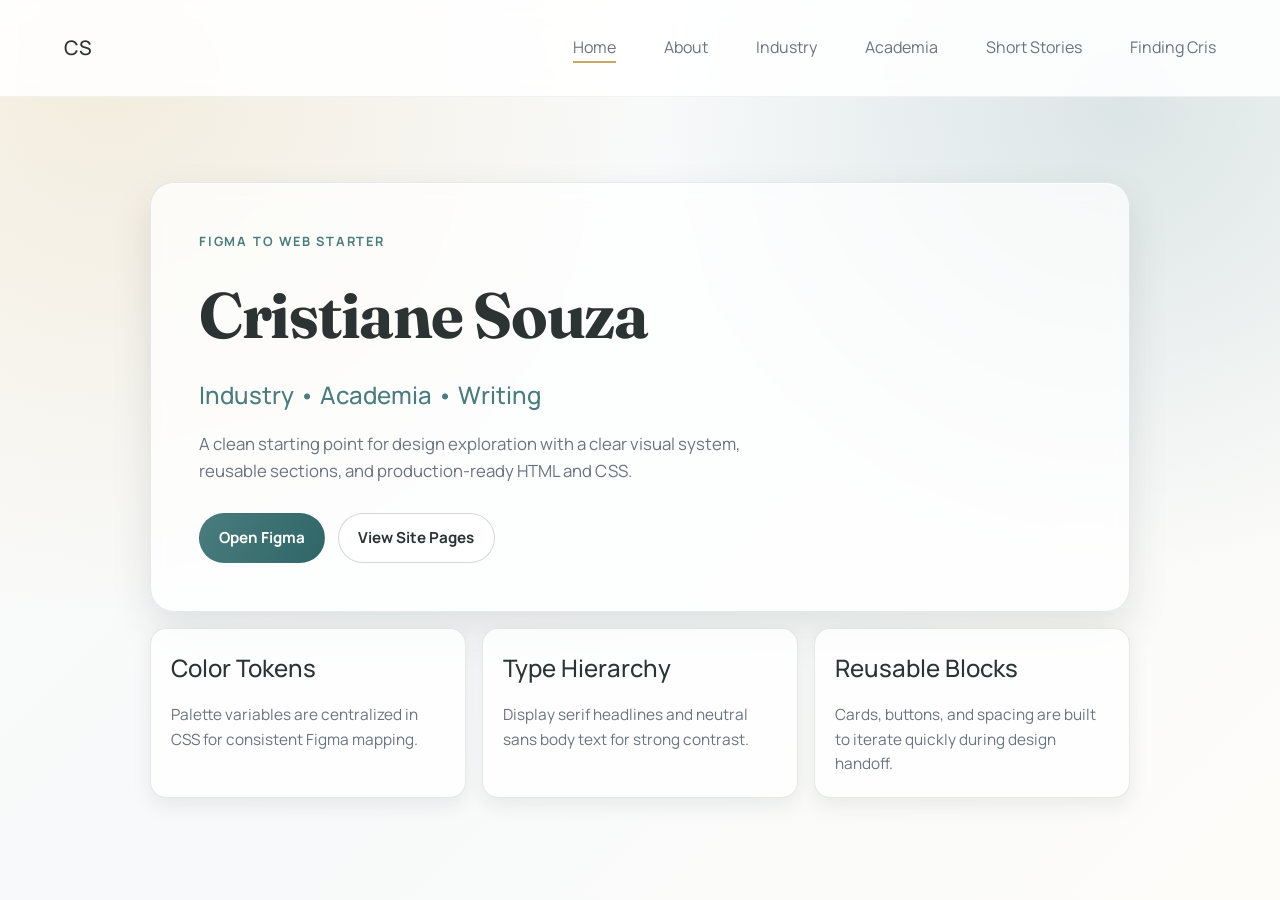
==== commit a0e2f621: "Restore homepage and publish Mission Starman page" ====
--- a/index.html
+++ b/index.html
@@ -1,514 +1,58 @@
 <!DOCTYPE html>
 <html lang="en">
 <head>
-<meta charset="UTF-8">
-<meta name="viewport" content="width=device-width, initial-scale=1.0">
-<title>Mission: Starman — Student Handout</title>
-<style>
-  @import url('https://fonts.googleapis.com/css2?family=Space+Grotesk:wght@500;700&family=Source+Sans+3:wght@400;600;700&display=swap');
-  * { margin: 0; padding: 0; box-sizing: border-box; }
-  :root {
-    --bg-base: #0a1628;
-    --bg-accent: #13284a;
-    --text-main: #dbe6f5;
-    --text-soft: #9fb2ca;
-    --line-blue: rgba(79, 152, 255, 0.24);
-    --brand-blue: #4f98ff;
-    --brand-cyan: #20c7bf;
-    --brand-amber: #f8aa2f;
-    --card-dark: #11233f;
-  }
-  body {
-    font-family: 'Source Sans 3', 'Helvetica Neue', Helvetica, sans-serif;
-    background:
-      radial-gradient(circle at 8% 2%, rgba(79, 152, 255, 0.22) 0%, rgba(79, 152, 255, 0) 32%),
-      radial-gradient(circle at 92% 18%, rgba(32, 199, 191, 0.18) 0%, rgba(32, 199, 191, 0) 30%),
-      linear-gradient(165deg, var(--bg-base) 0%, var(--bg-accent) 45%, #0e1f39 100%);
-    color: var(--text-main);
-    line-height: 1.6;
-    min-height: 100vh;
-  }
-  .page {
-    max-width: 920px;
-    margin: 0 auto;
-    padding: 40px 32px;
-    animation: rise-in 0.9s ease-out both;
-  }
-
-  @keyframes rise-in {
-    from { opacity: 0; transform: translateY(18px); }
-    to { opacity: 1; transform: translateY(0); }
-  }
-
-  @keyframes reveal {
-    from { opacity: 0; transform: translateY(12px); }
-    to { opacity: 1; transform: translateY(0); }
-  }
-
-  /* Header */
-  .header { text-align: center; padding: 48px 0 36px; border-bottom: 1px solid var(--line-blue); margin-bottom: 36px; }
-  .header .tag { display: inline-block; background: rgba(79,152,255,0.18); color: #9bc5ff; font-size: 11px; font-weight: 700; letter-spacing: 3px; text-transform: uppercase; padding: 6px 16px; border-radius: 20px; margin-bottom: 16px; }
-  .header h1 { font-family: 'Space Grotesk', sans-serif; font-size: 46px; font-weight: 700; color: #ffffff; margin-bottom: 8px; letter-spacing: 0.5px; }
-  .header h1 span { color: var(--brand-blue); }
-  .header .subtitle { font-size: 15px; color: var(--text-soft); }
-  .header .meta { margin-top: 16px; font-size: 12px; color: #6f8ab1; letter-spacing: 1px; }
-  .astronaut-badge {
-    display: inline-block;
-    margin: 10px 0 0;
-    padding: 6px 12px;
-    border-radius: 999px;
-    border: 1px solid rgba(79, 152, 255, 0.35);
-    background: rgba(79, 152, 255, 0.14);
-    color: #dcecff;
-    font-size: 12px;
-    letter-spacing: 0.4px;
-  }
-  .intro-note {
-    margin: 0 0 24px;
-    padding: 10px 14px;
-    border-left: 3px solid var(--brand-amber);
-    background: rgba(248, 170, 47, 0.12);
-    color: #f7d59d;
-    font-size: 13px;
-  }
-
-  /* Scenario box */
-  .scenario { background: linear-gradient(135deg, rgba(26, 56, 98, 0.86), rgba(18, 40, 74, 0.95)); border: 1px solid rgba(79,152,255,0.34); border-radius: 12px; padding: 28px 32px; margin-bottom: 36px; box-shadow: 0 14px 34px rgba(7, 18, 33, 0.28); }
-  .scenario h2 { font-family: 'Space Grotesk', sans-serif; font-size: 14px; color: var(--brand-blue); letter-spacing: 2px; text-transform: uppercase; margin-bottom: 12px; }
-  .scenario p { font-size: 16px; color: #edf3ff; }
-  .scenario .highlight { color: #9bc5ff; font-weight: 700; }
-
-  /* Activity structure */
-  .structure { display: flex; gap: 16px; margin-bottom: 36px; }
-  .phase { flex: 1; background: var(--card-dark); border: 1px solid rgba(79,152,255,0.18); border-radius: 10px; padding: 20px; text-align: center; position: relative; animation: reveal 0.55s ease-out both; }
-  .phase:nth-child(2) { animation-delay: 0.08s; }
-  .phase:nth-child(3) { animation-delay: 0.16s; }
-  .phase .num { font-size: 32px; font-weight: 700; color: rgba(79,152,255,0.22); position: absolute; top: 8px; right: 14px; }
-  .phase h3 { font-family: 'Space Grotesk', sans-serif; font-size: 14px; font-weight: 700; color: #ffffff; margin-bottom: 4px; }
-  .phase .time { font-size: 12px; color: #93d8ff; font-weight: 600; }
-  .phase .desc { font-size: 12px; color: var(--text-soft); margin-top: 8px; }
-
-  /* Section title */
-  .section-title { font-family: 'Space Grotesk', sans-serif; font-size: 13px; font-weight: 700; letter-spacing: 3px; text-transform: uppercase; color: var(--brand-blue); margin-bottom: 16px; padding-bottom: 8px; border-bottom: 2px solid var(--line-blue); }
-
-  /* Module grid */
-  .modules { display: flex; gap: 16px; margin-bottom: 36px; }
-  .module { flex: 1; background: var(--card-dark); border-radius: 10px; padding: 20px 18px; border-top: 3px solid; }
-  .module.m1 { border-color: #3B82F6; }
-  .module.m2 { border-color: #F59E0B; }
-  .module.m3 { border-color: #14B8A6; }
-  .module h3 { font-family: 'Space Grotesk', sans-serif; font-size: 15px; font-weight: 700; color: #FFFFFF; margin-bottom: 10px; }
-  .module ul { list-style: none; padding: 0; }
-  .module ul li { font-size: 12.5px; color: var(--text-soft); padding: 5px 0; border-bottom: 1px solid rgba(255,255,255,0.05); }
-  .module ul li:last-child { border: none; }
-  .module ul li strong { color: #d7e5f9; }
-
-  /* Reference cards */
-  .ref-grid { display: grid; grid-template-columns: 1fr 1fr; gap: 14px; margin-bottom: 36px; }
-  .ref-card { background: rgba(28, 50, 85, 0.78); border-radius: 8px; padding: 16px 18px; border-left: 3px solid; }
-  .ref-card.blue { border-color: #3B82F6; }
-  .ref-card.green { border-color: #10B981; }
-  .ref-card.purple { border-color: #8B5CF6; }
-  .ref-card.orange { border-color: #F59E0B; }
-  .ref-card.teal { border-color: #14B8A6; }
-  .ref-card.pink { border-color: #EC4899; }
-  .ref-card h4 { font-family: 'Space Grotesk', sans-serif; font-size: 13px; font-weight: 700; color: #FFFFFF; margin-bottom: 6px; }
-  .ref-card p { font-size: 11.5px; color: var(--text-soft); }
-  .ref-card .stat { font-size: 11px; color: #9bc5ff; font-weight: 600; margin-top: 6px; }
-
-  /* Before/After */
-  .comparison { display: flex; gap: 16px; margin-bottom: 36px; }
-  .comp-col { flex: 1; border-radius: 10px; padding: 20px; }
-  .comp-col.before { background: rgba(239,68,68,0.08); border: 1px solid rgba(239,68,68,0.2); }
-  .comp-col.after { background: rgba(16,185,129,0.08); border: 1px solid rgba(16,185,129,0.2); }
-  .comp-col h3 { font-family: 'Space Grotesk', sans-serif; font-size: 13px; letter-spacing: 2px; text-transform: uppercase; margin-bottom: 12px; }
-  .comp-col.before h3 { color: #94A3B8; }
-  .comp-col.after h3 { color: #10B981; }
-  .comp-col ol { padding-left: 20px; }
-  .comp-col ol li { font-size: 12.5px; padding: 3px 0; }
-  .comp-col.before ol li { color: #94A3B8; }
-  .comp-col.after ol li { color: #CBD5E1; }
-  .comp-col .total { margin-top: 12px; font-size: 14px; font-weight: 700; }
-  .comp-col.before .total { color: #EF4444; }
-  .comp-col.after .total { color: #10B981; }
-
-  /* Open + Retro section */
-  .open-section { background: linear-gradient(135deg, #162742, #1C3255); border: 1px dashed rgba(245,158,11,0.3); border-radius: 10px; padding: 24px; margin-bottom: 36px; }
-  .open-section h3 { font-family: 'Space Grotesk', sans-serif; font-size: 14px; color: #F59E0B; margin-bottom: 10px; }
-  .open-section p { font-size: 13px; color: #d7e5f9; margin-bottom: 8px; }
-
-  .retro-grid { display: flex; gap: 12px; margin-bottom: 36px; }
-  .retro-col { flex: 1; border-radius: 10px; padding: 18px; text-align: center; }
-  .retro-col.start { background: rgba(16,185,129,0.1); border: 1px solid rgba(16,185,129,0.25); }
-  .retro-col.stop { background: rgba(239,68,68,0.08); border: 1px solid rgba(239,68,68,0.2); }
-  .retro-col.continue { background: rgba(59,130,246,0.1); border: 1px solid rgba(59,130,246,0.25); }
-  .retro-col h4 { font-family: 'Space Grotesk', sans-serif; font-size: 14px; font-weight: 700; margin-bottom: 6px; }
-  .retro-col.start h4 { color: #10B981; }
-  .retro-col.stop h4 { color: #EF4444; }
-  .retro-col.continue h4 { color: #3B82F6; }
-  .retro-col p { font-size: 11.5px; color: var(--text-soft); }
-
-  /* Questions */
-  .q-module-header { margin-top: 36px; margin-bottom: 20px; }
-  .q-module-header h3 { font-family: 'Space Grotesk', sans-serif; font-size: 16px; font-weight: 700; color: #FFFFFF; margin-bottom: 4px; }
-  .q-module-header .objective { font-size: 12.5px; color: var(--text-soft); font-style: italic; }
-  .question { background: var(--card-dark); border: 1px solid rgba(79,152,255,0.16); border-radius: 10px; padding: 20px 22px; margin-bottom: 14px; }
-  .question .q-num { font-size: 12px; font-weight: 700; color: #3B82F6; letter-spacing: 1px; margin-bottom: 8px; }
-  .question .q-num.m2 { color: #8B5CF6; }
-  .question .q-num.m3 { color: #14B8A6; }
-  .question .q-num.open { color: #F59E0B; }
-  .question .q-num.retro { color: #10B981; }
-  .question .q-text { font-size: 14px; color: #ebf3ff; margin-bottom: 14px; }
-  .question .options { list-style: none; padding: 0; }
-  .question .options li { font-size: 13px; color: #d7e5f9; padding: 8px 12px; margin-bottom: 6px; background: rgba(255,255,255,0.03); border: 1px solid rgba(255,255,255,0.06); border-radius: 6px; }
-  .question .options li .letter { font-weight: 700; color: #60A5FA; margin-right: 8px; }
-  .question .essay-space { border: 1px dashed rgba(255,255,255,0.15); border-radius: 8px; padding: 16px; min-height: 60px; font-size: 12px; color: #475569; font-style: italic; }
-
-  /* AI policy */
-  .ai-policy { background: rgba(79,152,255,0.09); border: 1px solid rgba(79,152,255,0.24); border-radius: 10px; padding: 20px 24px; margin-bottom: 36px; }
-  .ai-policy h3 { font-family: 'Space Grotesk', sans-serif; font-size: 14px; color: #9bc5ff; margin-bottom: 8px; }
-  .ai-policy p { font-size: 12.5px; color: #d7e5f9; }
-  .ai-policy .emphasis { color: #F59E0B; font-weight: 600; }
-
-  /* Footer */
-  .footer { text-align: center; padding-top: 24px; border-top: 1px solid var(--line-blue); }
-  .footer p { font-size: 11px; color: #475569; }
-
-  @media (max-width: 860px) {
-    .page { padding: 28px 18px; }
-    .header { padding-top: 28px; }
-    .header h1 { font-size: 36px; }
-    .structure,
-    .modules,
-    .comparison,
-    .retro-grid { flex-direction: column; }
-    .ref-grid { grid-template-columns: 1fr; }
-  }
-
-  @media (max-width: 520px) {
-    .header .meta { letter-spacing: 0.2px; line-height: 1.5; }
-    .scenario,
-    .question,
-    .open-section,
-    .ai-policy { padding: 16px; }
-    .question .options li { padding: 9px 10px; }
-  }
-
-  @media print {
-    @page { size: letter portrait; margin: 0.55in; }
-    body { background: white; color: #1E293B; }
-    .page { padding: 20px; }
-    .header h1 { color: #1E293B; }
-    .header h1 span { color: #2563EB; }
-    .scenario, .module, .phase, .ref-card, .ai-policy, .open-section { border: 1px solid #E2E8F0; }
-    .comp-col.before, .comp-col.after { border: 1px solid #E2E8F0; }
-    .module-page { break-before: page; page-break-before: always; }
-    .module-page.first { break-before: auto; page-break-before: auto; }
-    .question { break-inside: avoid; page-break-inside: avoid; margin-bottom: 10px; }
-    .q-module-header { margin-top: 0; margin-bottom: 10px; }
-  }
-</style>
+    <meta charset="UTF-8">
+    <meta name="viewport" content="width=device-width, initial-scale=1.0">
+    <title>Cris Souza</title>
+    <link rel="preconnect" href="https://fonts.googleapis.com">
+    <link rel="preconnect" href="https://fonts.gstatic.com" crossorigin>
+    <link href="https://fonts.googleapis.com/css2?family=Fraunces:opsz,wght@9..144,500;9..144,700&family=Manrope:wght@400;500;700&display=swap" rel="stylesheet">
+    <link rel="stylesheet" href="css/style.css">
 </head>
 <body>
-<div class="page">
+    <nav>
+        <div class="logo">CS</div>
+        <ul class="nav-links">
+            <li><a href="index.html" class="active">Home</a></li>
+            <li><a href="about.html">About</a></li>
+            <li><a href="industry.html">Industry</a></li>
+            <li><a href="academia.html">Academia</a></li>
+            <li><a href="stories.html">Short Stories</a></li>
+            <li><a href="contact.html">Finding Cris</a></li>
+        </ul>
+    </nav>
 
-  <div class="header">
-    <div class="tag">MIS 511 · In-Class Activity</div>
-    <h1>Mission: <span>Starman</span> &#11088;</h1>
-    <div class="subtitle">Project Management &middot; SDLC &middot; Agile &middot; AI</div>
-    <div class="meta">2 POINTS &middot; TEAM WORK</div>
-    <div class="astronaut-badge">&#128104;&#8205;&#128640; Astronaut On Board</div>
-  </div>
+    <main class="landing">
+        <section class="hero-panel">
+            <p class="eyebrow">Figma to web starter</p>
+            <h1>Cristiane Souza</h1>
+            <p class="subtitle">Industry • Academia • Writing</p>
+            <p class="hero-copy">
+                A clean starting point for design exploration with a clear visual
+                system, reusable sections, and production-ready HTML and CSS.
+            </p>
+            <div class="action-row">
+                <a class="button primary" href="https://www.figma.com/" target="_blank" rel="noreferrer">Open Figma</a>
+                <a class="button secondary" href="about.html">View Site Pages</a>
+            </div>
+        </section>
 
-  <div class="intro-note">Reflect on the lectures about Project Management, SDLC, Agile, and AI (April 8 &amp; 13).</div>
+        <section class="feature-strip" aria-label="Design foundations">
+            <article class="feature-card">
+                <h3>Color Tokens</h3>
+                <p>Palette variables are centralized in CSS for consistent Figma mapping.</p>
+            </article>
+            <article class="feature-card">
+                <h3>Type Hierarchy</h3>
+                <p>Display serif headlines and neutral sans body text for strong contrast.</p>
+            </article>
+            <article class="feature-card">
+                <h3>Reusable Blocks</h3>
+                <p>Cards, buttons, and spacing are built to iterate quickly during design handoff.</p>
+            </article>
+        </section>
+    </main>
 
-  <!-- Scenario -->
-  <div class="scenario" style="position: relative; overflow: hidden;">
-    <img src="https://upload.wikimedia.org/wikipedia/commons/9/97/The_Earth_seen_from_Apollo_17.jpg" alt="Earth from space — NASA Blue Marble" style="position: absolute; top: -20px; right: -30px; width: 180px; height: 180px; border-radius: 50%; opacity: 0.35; pointer-events: none;" />
-    <h2>&#128640; Mission Briefing</h2>
-    <p>The <span class="highlight">Artemis crew has returned to Earth</span> after humanity's latest mission to the Moon. Building on the momentum of Artemis, NASA is launching a brand-new technology initiative: <span class="highlight">Project Starman</span> — a digital product (web &amp; mobile application) for <span class="highlight">next-generation mission planning and spacecraft operations</span>.</p>
-    <p style="margin-top: 12px;">Your team is a <span class="highlight">cross-functional team</span> assigned to build Starman. The team is composed of:</p>
-    <p style="margin-top: 8px; font-size: 14px; color: #CBD5E1;">
-      &#128188; <strong>Product Manager</strong> &nbsp;&middot;&nbsp;
-      &#128187; <strong>Software Engineers</strong> &nbsp;&middot;&nbsp;
-      &#128270; <strong>QA / Testers</strong> &nbsp;&middot;&nbsp;
-      &#128200; <strong>Business Analyst</strong> &nbsp;&middot;&nbsp;
-      &#127912; <strong>UX Designer</strong> &nbsp;&middot;&nbsp;
-      &#128736;&#65039; <strong>DevOps Engineer</strong> &nbsp;&middot;&nbsp;
-      &#128640; <strong>Astronaut (Subject-Matter Expert)</strong>
-    </p>
-    <p style="margin-top: 12px;">Using what you learned in the April 8 session and the lectures about AI integration, answer questions about how AI transforms each phase of building and managing this product.</p>
-  </div>
-
-  <!-- Activity Structure -->
-  <div class="section-title">Activity Structure</div>
-  <div class="structure">
-    <div class="phase">
-      <div class="num">01</div>
-      <h3>Mission Execution</h3>
-      <div class="time">30 min</div>
-      <div class="desc">Complete 3 research-based modules as a team</div>
-    </div>
-    <div class="phase">
-      <div class="num">02</div>
-      <h3>Open Reflection</h3>
-      <div class="time">5 min</div>
-      <div class="desc">Share how you're preparing for the Age of AI</div>
-    </div>
-    <div class="phase">
-      <div class="num">03</div>
-      <h3>Team Retrospective</h3>
-      <div class="time">10 min</div>
-      <div class="desc">Experience a real Agile ceremony: START / STOP / CONTINUE</div>
-    </div>
-  </div>
-
-  <!-- Three Modules -->
-  <div class="section-title">Module Overview</div>
-  <div class="modules">
-    <div class="module m1">
-      <h3>&#9881;&#65039; Module 1: SDLC</h3>
-      <ul>
-        <li><strong>Planning:</strong> AI auto-generates user stories &amp; effort estimates</li>
-        <li><strong>Coding:</strong> GitHub Copilot as AI pair programmer in VS Code</li>
-        <li><strong>Testing:</strong> AI auto-generates test cases, detects bugs early</li>
-        <li><strong>Deployment:</strong> AI monitors releases, auto-rollback on anomalies</li>
-      </ul>
-    </div>
-    <div class="module m2">
-      <h3>&#128101; Module 2: Agile Roles</h3>
-      <ul>
-        <li><strong>Product Manager:</strong> AI handles refinement → PM focuses on strategy</li>
-        <li><strong>QA/Tester:</strong> From writing scripts to designing test strategies</li>
-      </ul>
-    </div>
-    <div class="module m3">
-      <h3>&#128197; Module 3: Agile Ceremonies</h3>
-      <ul>
-        <li><strong>Sprint Planning:</strong> AI suggests estimates from past stories</li>
-        <li><strong>Daily Standup:</strong> AI summarizes commits &amp; blockers</li>
-        <li><strong>Backlog Refinement:</strong> AI drafts stories from PRDs</li>
-        <li><strong>Retrospective:</strong> AI detects recurring themes across retros</li>
-      </ul>
-    </div>
-  </div>
-
-  <!-- Key Reference: Real-World Examples -->
-  <div class="section-title">Key Reference — Real-World Examples</div>
-  <div class="ref-grid">
-    <div class="ref-card green">
-      <h4>Google</h4>
-      <p>Engineers use Gemini-powered tools to draft code, write tests, and review PRs.</p>
-      <div class="stat">25%+ of new code is AI-generated (2024)</div>
-    </div>
-    <div class="ref-card blue">
-      <h4>Microsoft / GitHub</h4>
-      <p>Copilot is an AI pair programmer integrated into VS Code, suggesting code line-by-line and in blocks.</p>
-      <div class="stat">46% of code in files where Copilot is enabled</div>
-    </div>
-    <div class="ref-card orange">
-      <h4>Amazon (AWS)</h4>
-      <p>Published the AI-DLC framework. CodeWhisperer handles code + security scanning simultaneously.</p>
-      <div class="stat">AI-Driven Development Lifecycle</div>
-    </div>
-    <div class="ref-card teal">
-      <h4>Spotify</h4>
-      <p>Squads use AI to analyze velocity trends, predict bottlenecks, and auto-generate retro insights.</p>
-      <div class="stat">AI-assisted Agile across 200+ teams</div>
-    </div>
-    <div class="ref-card purple">
-      <h4>Deloitte</h4>
-      <p>Research on how AI is rewriting product and engineering roles across organizations.</p>
-      <div class="stat">AI frees PM time for strategic work</div>
-    </div>
-    <div class="ref-card pink">
-      <h4>McKinsey (2024)</h4>
-      <p>AI is potentially accelerating each SDLC phase, compressing overall development timelines.</p>
-      <div class="stat">Up to 3x faster cycle time</div>
-    </div>
-  </div>
-
-  <!-- Before & After -->
-  <div class="section-title">Key Reference — SDLC Compression</div>
-  <div class="comparison">
-    <div class="comp-col before">
-      <h3>Traditional SDLC</h3>
-      <ol>
-        <li>PM writes PRD manually (2–3 weeks)</li>
-        <li>Architects design system (1–2 weeks)</li>
-        <li>Devs code feature (2–4 weeks)</li>
-        <li>QA writes &amp; runs tests (1–2 weeks)</li>
-        <li>Ops deploys to production (1 week)</li>
-      </ol>
-      <div class="total">Total: 7–12 weeks</div>
-    </div>
-    <div class="comp-col after">
-      <h3>AI-Augmented SDLC</h3>
-      <ol>
-        <li>AI drafts PRD from notes (2–3 days)</li>
-        <li>AI generates architecture options (1–3 days)</li>
-        <li>AI + dev pair-program feature (1–2 weeks)</li>
-        <li>AI auto-generates tests (2–3 days)</li>
-        <li>AI-assisted CI/CD deployment (hours)</li>
-      </ol>
-      <div class="total">Total: 2–4 weeks</div>
-    </div>
-  </div>
-
-  <!-- ========== QUIZ QUESTIONS ========== -->
-  <div class="section-title">Quiz Questions</div>
-
-  <!-- MODULE 1 — SDLC -->
-  <div class="module-page first">
-  <div class="q-module-header">
-    <h3>&#9881;&#65039; Module 1 — SDLC (Q1–Q4)</h3>
-    <div class="objective">Objective: Identify how AI integrates into each phase of the Software Development Life Cycle.</div>
-  </div>
-
-  <div class="question">
-    <div class="q-num">Q1 · MODULE 1 — SDLC</div>
-    <div class="q-text">The Starman team is in the Planning phase of the NASA mission app. The Product Manager needs to write user stories and estimate effort for 40+ features. Which AI application would be MOST valuable in this SDLC phase?</div>
-    <ul class="options">
-      <li><span class="letter">A)</span> Use AI to deploy the application directly to production</li>
-      <li><span class="letter">B)</span> Use AI to write the final test scripts before any code is written</li>
-      <li><span class="letter">C)</span> Auto-generate user stories and estimate effort using AI models trained on historical project data</li>
-      <li><span class="letter">D)</span> Have AI replace the Product Manager and run planning autonomously</li>
-    </ul>
-  </div>
-
-  <div class="question">
-    <div class="q-num">Q2 · MODULE 1 — SDLC</div>
-    <div class="q-text">During the Coding phase, Starman engineers use GitHub Copilot to build the spacecraft tracking module. According to the lecture, how do the engineers use GitHub Copilot?</div>
-    <ul class="options">
-      <li><span class="letter">A)</span> They upload entire projects and let Copilot rewrite them from scratch</li>
-      <li><span class="letter">B)</span> Copilot acts as an AI pair programmer integrated into VS Code, suggesting code line-by-line and in blocks</li>
-      <li><span class="letter">C)</span> Engineers use it only to write documentation and comments, not actual code</li>
-      <li><span class="letter">D)</span> Copilot replaces the need for code reviews by automatically approving all changes</li>
-    </ul>
-  </div>
-
-  <div class="question">
-    <div class="q-num">Q3 · MODULE 1 — SDLC</div>
-    <div class="q-text">The Starman QA team needs to test the mission control dashboard before deployment. How does AI MOST significantly change the Testing phase of the SDLC?</div>
-    <ul class="options">
-      <li><span class="letter">A)</span> AI auto-generates test cases and detects bugs before deployment, covering more edge cases</li>
-      <li><span class="letter">B)</span> AI eliminates the need for a QA team entirely</li>
-      <li><span class="letter">C)</span> AI only tests the user interface but cannot test backend logic</li>
-      <li><span class="letter">D)</span> AI delays testing until after deployment to collect real user data</li>
-    </ul>
-  </div>
-
-  <div class="question">
-    <div class="q-num">Q4 · MODULE 1 — SDLC</div>
-    <div class="q-text">After coding and testing the mission control dashboard, the Starman team needs to deploy it to production. According to the lecture, how does AI change the Deployment phase of the SDLC?</div>
-    <ul class="options">
-      <li><span class="letter">A)</span> AI skips deployment and ships code directly to users without any review</li>
-      <li><span class="letter">B)</span> AI requires manual approval for every single line of code before deployment</li>
-      <li><span class="letter">C)</span> AI has no role in deployment — it only helps with coding and testing</li>
-      <li><span class="letter">D)</span> AI monitors releases and can auto-rollback when it detects anomalies</li>
-    </ul>
-  </div>
-  </div>
-
-  <!-- MODULE 2 — AGILE ROLES -->
-  <div class="module-page">
-  <div class="q-module-header">
-    <h3>&#128101; Module 2 — Agile Roles (Q5–Q6)</h3>
-    <div class="objective">Objective: Explain how AI is reshaping key Agile roles by shifting focus from repetitive tasks to strategic and creative work.</div>
-  </div>
-
-  <div class="question">
-    <div class="q-num m2">Q5 · MODULE 2 — AGILE ROLES</div>
-    <div class="q-text">On the Starman project, the Product Manager currently spends most of their time on manual backlog refinement and writing user stories. According to the lecture, what is the main benefit of AI for the Product Manager role?</div>
-    <ul class="options">
-      <li><span class="letter">A)</span> AI replaces the Product Manager role entirely — teams no longer need one</li>
-      <li><span class="letter">B)</span> AI handles backlog refinement and prioritization, freeing the PM to focus on strategy and stakeholder alignment</li>
-      <li><span class="letter">C)</span> AI has no impact on Product Managers since their work is non-technical</li>
-      <li><span class="letter">D)</span> AI only helps PMs create slide presentations for stakeholders</li>
-    </ul>
-  </div>
-
-  <div class="question">
-    <div class="q-num m2">Q6 · MODULE 2 — AGILE ROLES</div>
-    <div class="q-text">The Starman QA team is responsible for validating the spacecraft telemetry system before every release. According to the lecture, how is the QA / Tester role evolving with AI?</div>
-    <ul class="options">
-      <li><span class="letter">A)</span> QA Testers are no longer needed because AI catches every bug automatically</li>
-      <li><span class="letter">B)</span> Testers now focus exclusively on writing AI prompts instead of understanding the product</li>
-      <li><span class="letter">C)</span> Testers shift from writing repetitive test scripts to designing test strategies, while AI auto-generates and maintains test suites</li>
-      <li><span class="letter">D)</span> The QA role is unchanged because AI cannot reliably test complex software systems</li>
-    </ul>
-  </div>
-  </div>
-
-  <!-- MODULE 3 — AGILE CEREMONIES -->
-  <div class="module-page">
-  <div class="q-module-header">
-    <h3>&#128197; Module 3 — Agile Ceremonies (Q7–Q8)</h3>
-    <div class="objective">Objective: Describe how AI enhances Agile ceremonies by surfacing data-driven insights that improve team decision-making.</div>
-  </div>
-
-  <div class="question">
-    <div class="q-num m3">Q7 · MODULE 3 — AGILE CEREMONIES</div>
-    <div class="q-text">During Sprint Planning for the Starman project, the team debates story point estimates for the orbital calculation module. According to the lecture, how does AI improve Sprint Planning?</div>
-    <ul class="options">
-      <li><span class="letter">A)</span> AI suggests estimates based on data from similar past stories, reducing debate time</li>
-      <li><span class="letter">B)</span> AI eliminates Sprint Planning because it assigns all work automatically</li>
-      <li><span class="letter">C)</span> AI replaces the entire team's input by deciding sprint goals unilaterally</li>
-      <li><span class="letter">D)</span> AI only records the meeting but provides no analytical input</li>
-    </ul>
-  </div>
-
-  <div class="question">
-    <div class="q-num m3">Q8 · MODULE 3 — AGILE CEREMONIES</div>
-    <div class="q-text">At the end of each sprint, the Starman team holds a Retrospective. The same improvement themes keep coming up across sprints. What is the MOST impactful AI application for Retrospectives?</div>
-    <ul class="options">
-      <li><span class="letter">A)</span> AI cancels retrospectives when it determines the team is performing well</li>
-      <li><span class="letter">B)</span> AI scores each team member's individual performance during the sprint</li>
-      <li><span class="letter">C)</span> AI generates fake positive feedback to improve team morale</li>
-      <li><span class="letter">D)</span> AI detects recurring themes and patterns across multiple retrospectives that humans miss</li>
-    </ul>
-  </div>
-  </div>
-
-  <!-- OPEN REFLECTION + RETROSPECTIVE -->
-  <div class="module-page">
-  <div class="q-module-header">
-    <h3>&#128161; Open Reflection + Retrospective (Q9–Q10)</h3>
-    <div class="objective">These questions are graded for thoughtfulness, specificity, and completion.</div>
-  </div>
-
-  <div class="question">
-    <div class="q-num open">Q9 · OPEN REFLECTION</div>
-    <div class="q-text">Regardless of your area of study or career path, what are you personally doing — or planning to do — to prepare for the "Age of AI"? Consider new skills you are developing, tools you are learning, changes in your mindset, or habits you are building.</div>
-    <div class="essay-space">Write your reflection here...</div>
-  </div>
-
-  <div class="question">
-    <div class="q-num retro">Q10 · TEAM RETROSPECTIVE</div>
-    <div class="q-text">Reflect on the lectures about Project Management, SDLC, Agile, and AI (April 8 &amp; 13) and the Mission Starman activity using the START / STOP / CONTINUE framework. Write one item for each:</div>
-    <div class="retro-grid" style="margin-bottom: 0;">
-      <div class="retro-col start">
-        <h4>START</h4>
-        <p>What should we <strong>start</strong> doing?</p>
-      </div>
-      <div class="retro-col stop">
-        <h4>STOP</h4>
-        <p>What should we <strong>stop</strong> doing?</p>
-      </div>
-      <div class="retro-col continue">
-        <h4>CONTINUE</h4>
-        <p>What should we <strong>continue</strong> doing?</p>
-      </div>
-    </div>
-  </div>
-  </div>
-
-  <!-- AI Policy -->
-  <div class="ai-policy">
-    <h3>&#129302; AI Usage Policy</h3>
-    <p>AI usage is <span class="emphasis">encouraged</span>! Use AI tools (Claude, ChatGPT, etc.) to help you understand concepts and discuss questions with your team. <strong>However:</strong> avoid simply copying and pasting questions into AI. Focus on <span class="emphasis">interpretation</span>, not copy-paste. Think critically about which AI application would be MOST valuable in each context.</p>
-  </div>
-
-</div>
+    <script src="js/main.js"></script>
 </body>
 </html>
--- a/css/style.css
+++ b/css/style.css
@@ -0,0 +1,532 @@
+/* Color Palette */
+:root {
+  --sage: #8B9D83;
+  --teal: #4A7C7E;
+  --gray-dark: #2C3333;
+  --gray-medium: #6B7280;
+  --gray-light: #F3F4F6;
+  --gold: #C9A961;
+  --white: #FFFFFF;
+  
+  --transition: all 0.3s cubic-bezier(0.4, 0, 0.2, 1);
+}
+
+/* Reset & Base */
+* {
+  margin: 0;
+  padding: 0;
+  box-sizing: border-box;
+}
+
+body {
+  font-family: 'Manrope', 'Segoe UI', 'Helvetica Neue', Arial, sans-serif;
+  line-height: 1.6;
+  color: var(--gray-dark);
+  background:
+    radial-gradient(circle at 8% 8%, rgba(201, 169, 97, 0.18) 0%, transparent 38%),
+    radial-gradient(circle at 88% 12%, rgba(74, 124, 126, 0.16) 0%, transparent 34%),
+    linear-gradient(135deg, #fdfcf9 0%, #f7f9fa 46%, #fdfcf9 100%);
+  overflow-x: hidden;
+}
+
+/* Typography */
+h1 {
+  font-family: 'Fraunces', Georgia, serif;
+  font-size: 4rem;
+  font-weight: 700;
+  letter-spacing: -0.02em;
+  color: var(--gray-dark);
+}
+
+h2 {
+  font-size: 2.5rem;
+  font-weight: 400;
+  letter-spacing: -0.01em;
+  margin-bottom: 2rem;
+  color: var(--teal);
+}
+
+h3 {
+  font-size: 1.5rem;
+  font-weight: 500;
+  color: var(--gray-dark);
+  margin-bottom: 1rem;
+}
+
+p {
+  font-size: 1.125rem;
+  color: var(--gray-medium);
+  margin-bottom: 1.5rem;
+  max-width: 65ch;
+}
+
+a {
+  color: var(--teal);
+  text-decoration: none;
+  transition: var(--transition);
+}
+
+a:hover {
+  color: var(--sage);
+}
+
+/* Navigation */
+nav {
+  position: fixed;
+  top: 0;
+  left: 0;
+  width: 100%;
+  padding: 2rem 4rem;
+  display: flex;
+  justify-content: space-between;
+  align-items: center;
+  z-index: 1000;
+  background: rgba(255, 255, 255, 0.88);
+  backdrop-filter: blur(10px);
+  border-bottom: 1px solid rgba(0, 0, 0, 0.05);
+}
+
+.logo {
+  font-size: 1.25rem;
+  font-weight: 500;
+  color: var(--gray-dark);
+  letter-spacing: -0.01em;
+}
+
+.nav-links {
+  display: flex;
+  gap: 3rem;
+  list-style: none;
+}
+
+.nav-links a {
+  font-size: 1rem;
+  color: var(--gray-medium);
+  font-weight: 400;
+  position: relative;
+}
+
+.nav-links a::after {
+  content: '';
+  position: absolute;
+  bottom: -5px;
+  left: 0;
+  width: 0;
+  height: 2px;
+  background-color: var(--gold);
+  transition: var(--transition);
+}
+
+.nav-links a:hover::after,
+.nav-links a.active::after {
+  width: 100%;
+}
+
+/* Landing Page */
+.landing {
+  min-height: 100vh;
+  display: flex;
+  flex-direction: column;
+  justify-content: center;
+  align-items: center;
+  padding: 8rem 2rem 3rem;
+  position: relative;
+}
+
+.hero-panel {
+  width: min(980px, 100%);
+  padding: 3rem;
+  border-radius: 24px;
+  border: 1px solid rgba(74, 124, 126, 0.15);
+  background: rgba(255, 255, 255, 0.72);
+  backdrop-filter: blur(10px);
+  box-shadow:
+    0 18px 40px rgba(44, 51, 51, 0.12),
+    inset 0 1px 0 rgba(255, 255, 255, 0.8);
+  animation: fadeInUp 0.8s ease-out;
+}
+
+.eyebrow {
+  text-transform: uppercase;
+  letter-spacing: 0.14em;
+  font-size: 0.8rem;
+  font-weight: 700;
+  color: var(--teal);
+  margin-bottom: 0.8rem;
+}
+
+.landing h1 {
+  margin-bottom: 0.6rem;
+}
+
+.landing .subtitle {
+  font-size: 1.5rem;
+  color: var(--teal);
+  font-weight: 500;
+  margin-bottom: 1rem;
+  animation: fadeInUp 0.8s ease-out 0.2s backwards;
+}
+
+.hero-copy {
+  font-size: 1.05rem;
+  margin-bottom: 1.8rem;
+  max-width: 60ch;
+}
+
+.action-row {
+  display: flex;
+  flex-wrap: wrap;
+  gap: 0.8rem;
+}
+
+.button {
+  display: inline-flex;
+  align-items: center;
+  justify-content: center;
+  border-radius: 999px;
+  padding: 0.72rem 1.2rem;
+  font-size: 0.95rem;
+  font-weight: 700;
+  border: 1px solid transparent;
+}
+
+.button.primary {
+  background: linear-gradient(120deg, var(--teal), #2f6667);
+  color: var(--white);
+}
+
+.button.primary:hover {
+  color: var(--white);
+  transform: translateY(-1px);
+}
+
+.button.secondary {
+  border-color: rgba(44, 51, 51, 0.2);
+  color: var(--gray-dark);
+  background: rgba(255, 255, 255, 0.7);
+}
+
+.button.secondary:hover {
+  transform: translateY(-1px);
+}
+
+.feature-strip {
+  width: min(980px, 100%);
+  margin-top: 1rem;
+  display: grid;
+  grid-template-columns: repeat(3, minmax(0, 1fr));
+  gap: 1rem;
+  animation: fadeInUp 0.8s ease-out 0.3s backwards;
+}
+
+.feature-strip .feature-card {
+  padding: 1.25rem;
+  border-radius: 16px;
+  background: rgba(255, 255, 255, 0.8);
+  border: 1px solid rgba(139, 157, 131, 0.22);
+  box-shadow: 0 8px 20px rgba(44, 51, 51, 0.08);
+}
+
+.feature-strip .feature-card p {
+  font-size: 0.96rem;
+  margin-bottom: 0;
+}
+
+/* Section Pages */
+.page-container {
+  min-height: 100vh;
+  padding: 8rem 4rem 4rem;
+  max-width: 1200px;
+  margin: 0 auto;
+}
+
+.page-header {
+  margin-bottom: 4rem;
+}
+
+.page-hero-panel {
+  padding: 2.5rem;
+  border-radius: 24px;
+  border: 1px solid rgba(74, 124, 126, 0.15);
+  background: rgba(255, 255, 255, 0.72);
+  backdrop-filter: blur(10px);
+  box-shadow:
+    0 18px 40px rgba(44, 51, 51, 0.1),
+    inset 0 1px 0 rgba(255, 255, 255, 0.8);
+}
+
+.page-header h1 {
+  font-size: 3.5rem;
+  margin-bottom: 1rem;
+}
+
+.page-header .accent-line {
+  width: 80px;
+  height: 3px;
+  background: linear-gradient(90deg, var(--teal), var(--gold));
+  margin-bottom: 2rem;
+}
+
+/* Content Cards */
+.content-grid {
+  display: grid;
+  grid-template-columns: repeat(auto-fit, minmax(300px, 1fr));
+  gap: 2rem;
+  margin-top: 3rem;
+}
+
+.soft-grid {
+  gap: 1rem;
+}
+
+.card {
+  padding: 2rem;
+  background: var(--white);
+  border: 1px solid var(--gray-light);
+  border-radius: 8px;
+  transition: var(--transition);
+}
+
+.soft-card {
+  border-radius: 16px;
+  background: rgba(255, 255, 255, 0.8);
+  border-color: rgba(139, 157, 131, 0.22);
+  box-shadow: 0 8px 20px rgba(44, 51, 51, 0.08);
+}
+
+.section-card {
+  margin-top: 1.5rem;
+}
+
+.section-card p {
+  margin-bottom: 0;
+}
+
+.section-block {
+  margin-top: 2.4rem;
+}
+
+.card:hover {
+  transform: translateY(-5px);
+  box-shadow: 0 10px 30px rgba(0, 0, 0, 0.1);
+  border-color: var(--sage);
+}
+
+.story-date {
+  font-size: 0.9rem;
+  color: var(--gray-medium);
+  font-style: italic;
+  margin-bottom: 0.5rem;
+}
+
+/* Contact Links */
+.contact-links {
+  display: grid;
+  grid-template-columns: repeat(auto-fit, minmax(260px, 1fr));
+  gap: 1rem;
+  margin-top: 3rem;
+}
+
+.contact-link {
+  display: flex;
+  align-items: center;
+  gap: 1rem;
+  padding: 1.5rem;
+  background: rgba(255, 255, 255, 0.8);
+  border: 1px solid rgba(139, 157, 131, 0.22);
+  border-radius: 14px;
+  box-shadow: 0 8px 20px rgba(44, 51, 51, 0.08);
+  transition: var(--transition);
+  font-size: 1.125rem;
+  color: var(--gray-dark);
+}
+
+.contact-link:hover {
+  background: var(--sage);
+  color: var(--white);
+  transform: translateY(-2px);
+}
+
+.contact-link .icon {
+  width: 24px;
+  height: 24px;
+  font-size: 1.5rem;
+}
+
+/* Stories */
+.status-message {
+  margin-bottom: 0;
+}
+
+.story-readmore {
+  margin-top: 1rem;
+}
+
+.story-container {
+  max-width: 860px;
+  margin: 0 auto;
+  padding: 8rem 2rem 4rem;
+}
+
+.loading {
+  text-align: center;
+  padding: 4rem 2rem;
+  color: var(--gray-medium);
+}
+
+.story-header {
+  margin-bottom: 2rem;
+}
+
+.story-content {
+  line-height: 1.8;
+  font-size: 1.125rem;
+  margin-top: 2rem;
+}
+
+.story-content h2 {
+  margin-top: 2.5rem;
+  margin-bottom: 1rem;
+}
+
+.story-content h3 {
+  margin-top: 2rem;
+  margin-bottom: 0.75rem;
+}
+
+.story-content p {
+  margin-bottom: 1.5rem;
+}
+
+.story-content a {
+  color: var(--teal);
+  text-decoration: underline;
+}
+
+.story-content code {
+  background: var(--gray-light);
+  padding: 0.2rem 0.4rem;
+  border-radius: 6px;
+  font-family: 'Monaco', 'Courier New', monospace;
+  font-size: 0.9em;
+}
+
+.story-content pre {
+  background: var(--gray-light);
+  padding: 1rem;
+  border-radius: 10px;
+  overflow-x: auto;
+}
+
+.story-content pre code {
+  background: none;
+  padding: 0;
+}
+
+.share-section {
+  margin-top: 4rem;
+  padding-top: 2rem;
+  border-top: 2px solid rgba(139, 157, 131, 0.25);
+}
+
+.share-buttons {
+  display: flex;
+  flex-wrap: wrap;
+  gap: 1rem;
+  margin-top: 1.5rem;
+}
+
+.share-btn {
+  display: inline-flex;
+  align-items: center;
+  gap: 0.5rem;
+  padding: 0.75rem 1.2rem;
+  border-radius: 999px;
+  text-decoration: none;
+  font-weight: 600;
+  transition: var(--transition);
+  color: var(--white);
+}
+
+.share-btn-linkedin {
+  background: #0077b5;
+}
+
+.share-btn-linkedin:hover {
+  background: #006399;
+  color: var(--white);
+}
+
+.share-btn-twitter {
+  background: #1da1f2;
+}
+
+.share-btn-twitter:hover {
+  background: #1a8cd8;
+  color: var(--white);
+}
+
+.story-back-link {
+  margin-top: 3rem;
+}
+
+.story-back-link a {
+  font-weight: 600;
+}
+
+/* Animations */
+@keyframes fadeInUp {
+  from {
+    opacity: 0;
+    transform: translateY(30px);
+  }
+  to {
+    opacity: 1;
+    transform: translateY(0);
+  }
+}
+
+/* Responsive */
+@media (max-width: 768px) {
+  nav {
+    padding: 1.5rem 2rem;
+    flex-direction: column;
+    gap: 1rem;
+  }
+  
+  .nav-links {
+    gap: 1.5rem;
+  }
+  
+  h1 {
+    font-size: 2.5rem;
+  }
+  
+  .page-container {
+    padding: 6rem 2rem 2rem;
+  }
+
+  .page-hero-panel {
+    padding: 1.6rem;
+  }
+  
+  .content-grid {
+    grid-template-columns: 1fr;
+  }
+
+  .landing {
+    padding-top: 10rem;
+  }
+
+  .hero-panel {
+    padding: 1.6rem;
+  }
+
+  .feature-strip {
+    grid-template-columns: 1fr;
+  }
+
+  .story-container {
+    padding: 9.5rem 1rem 2rem;
+  }
+}
